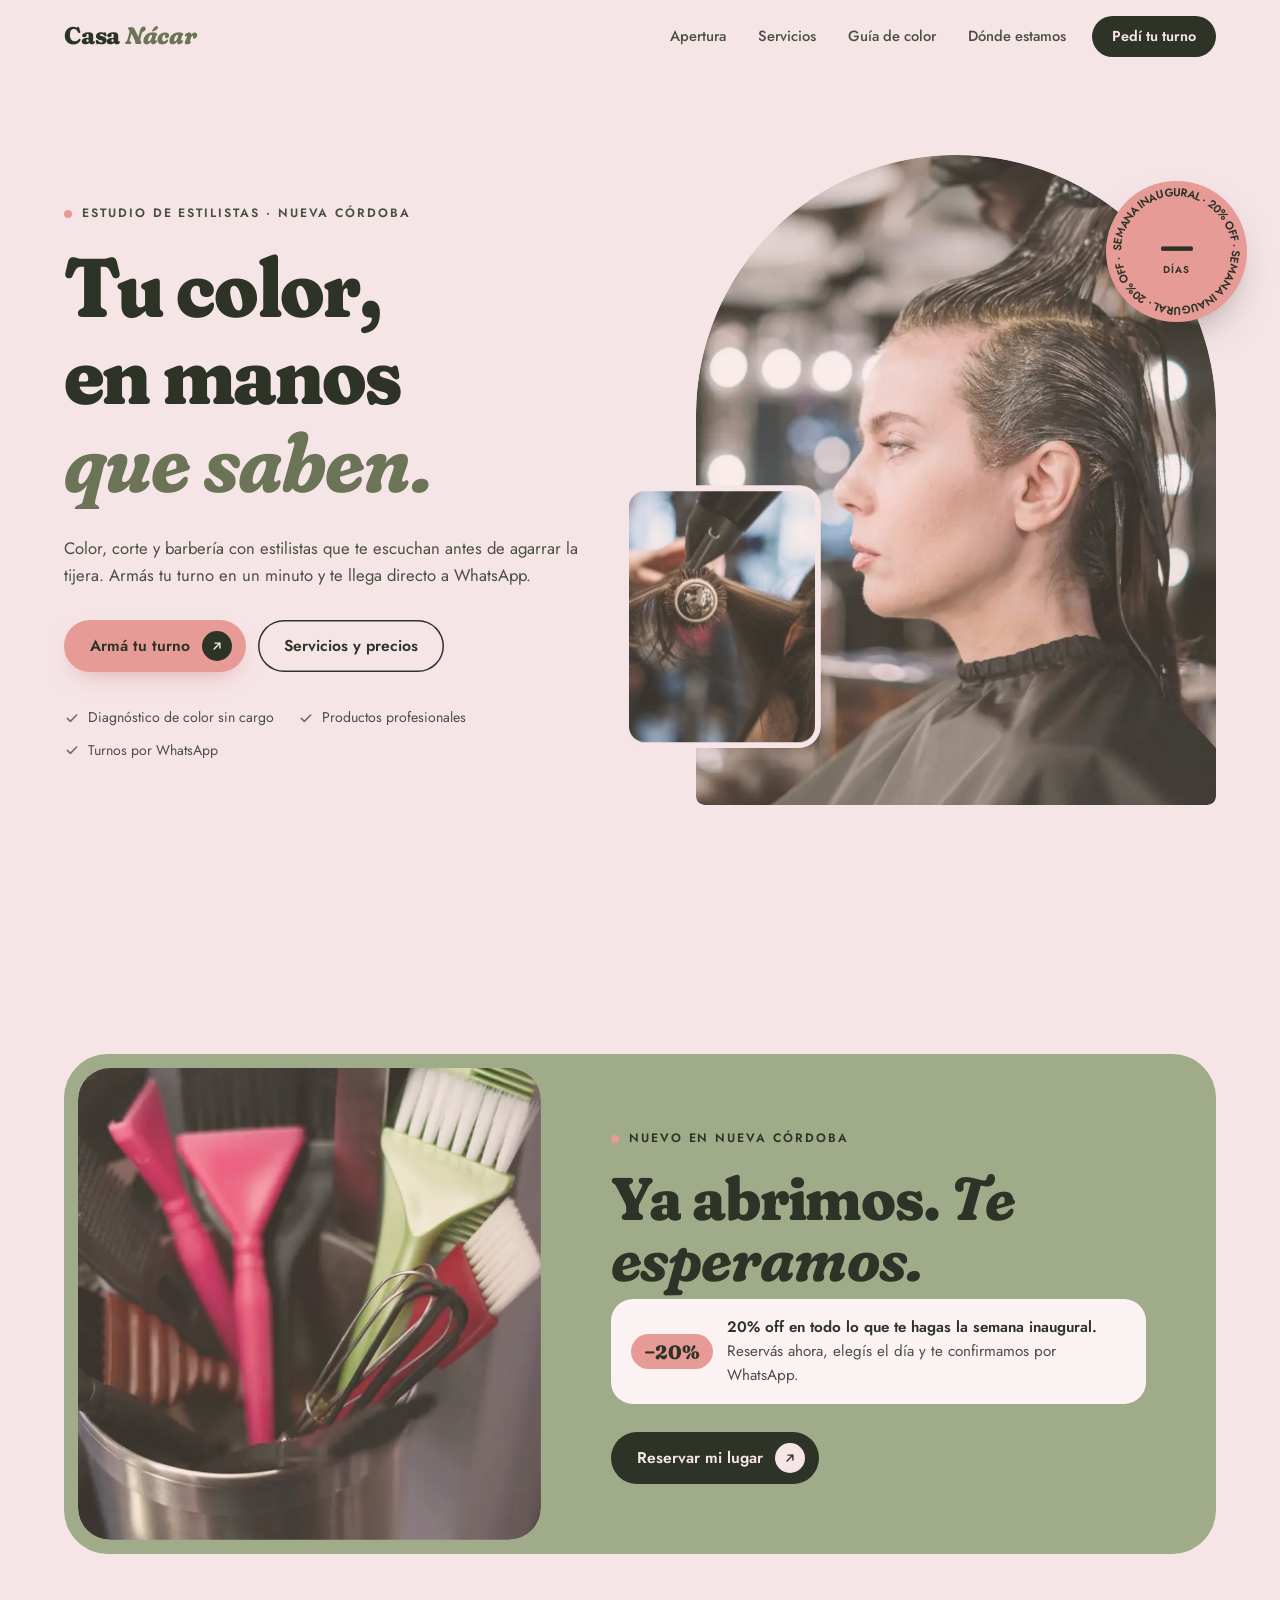
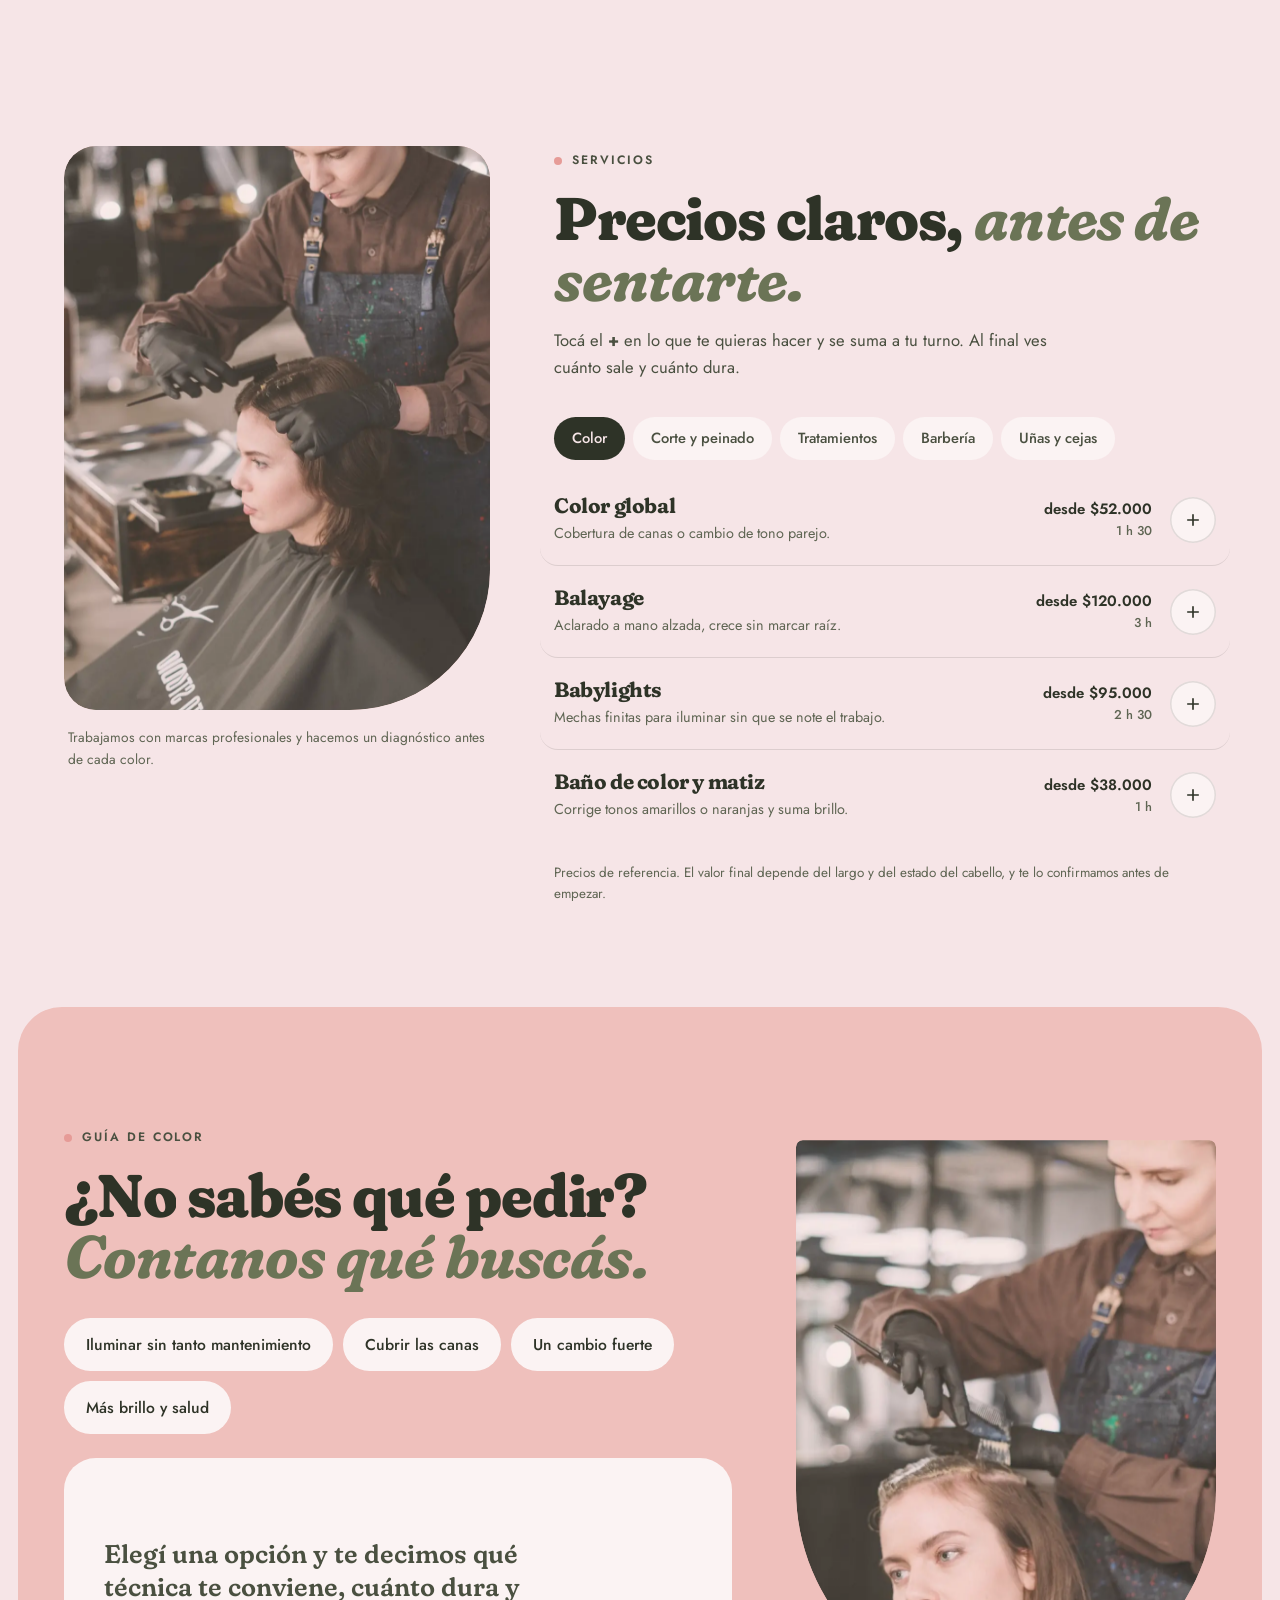
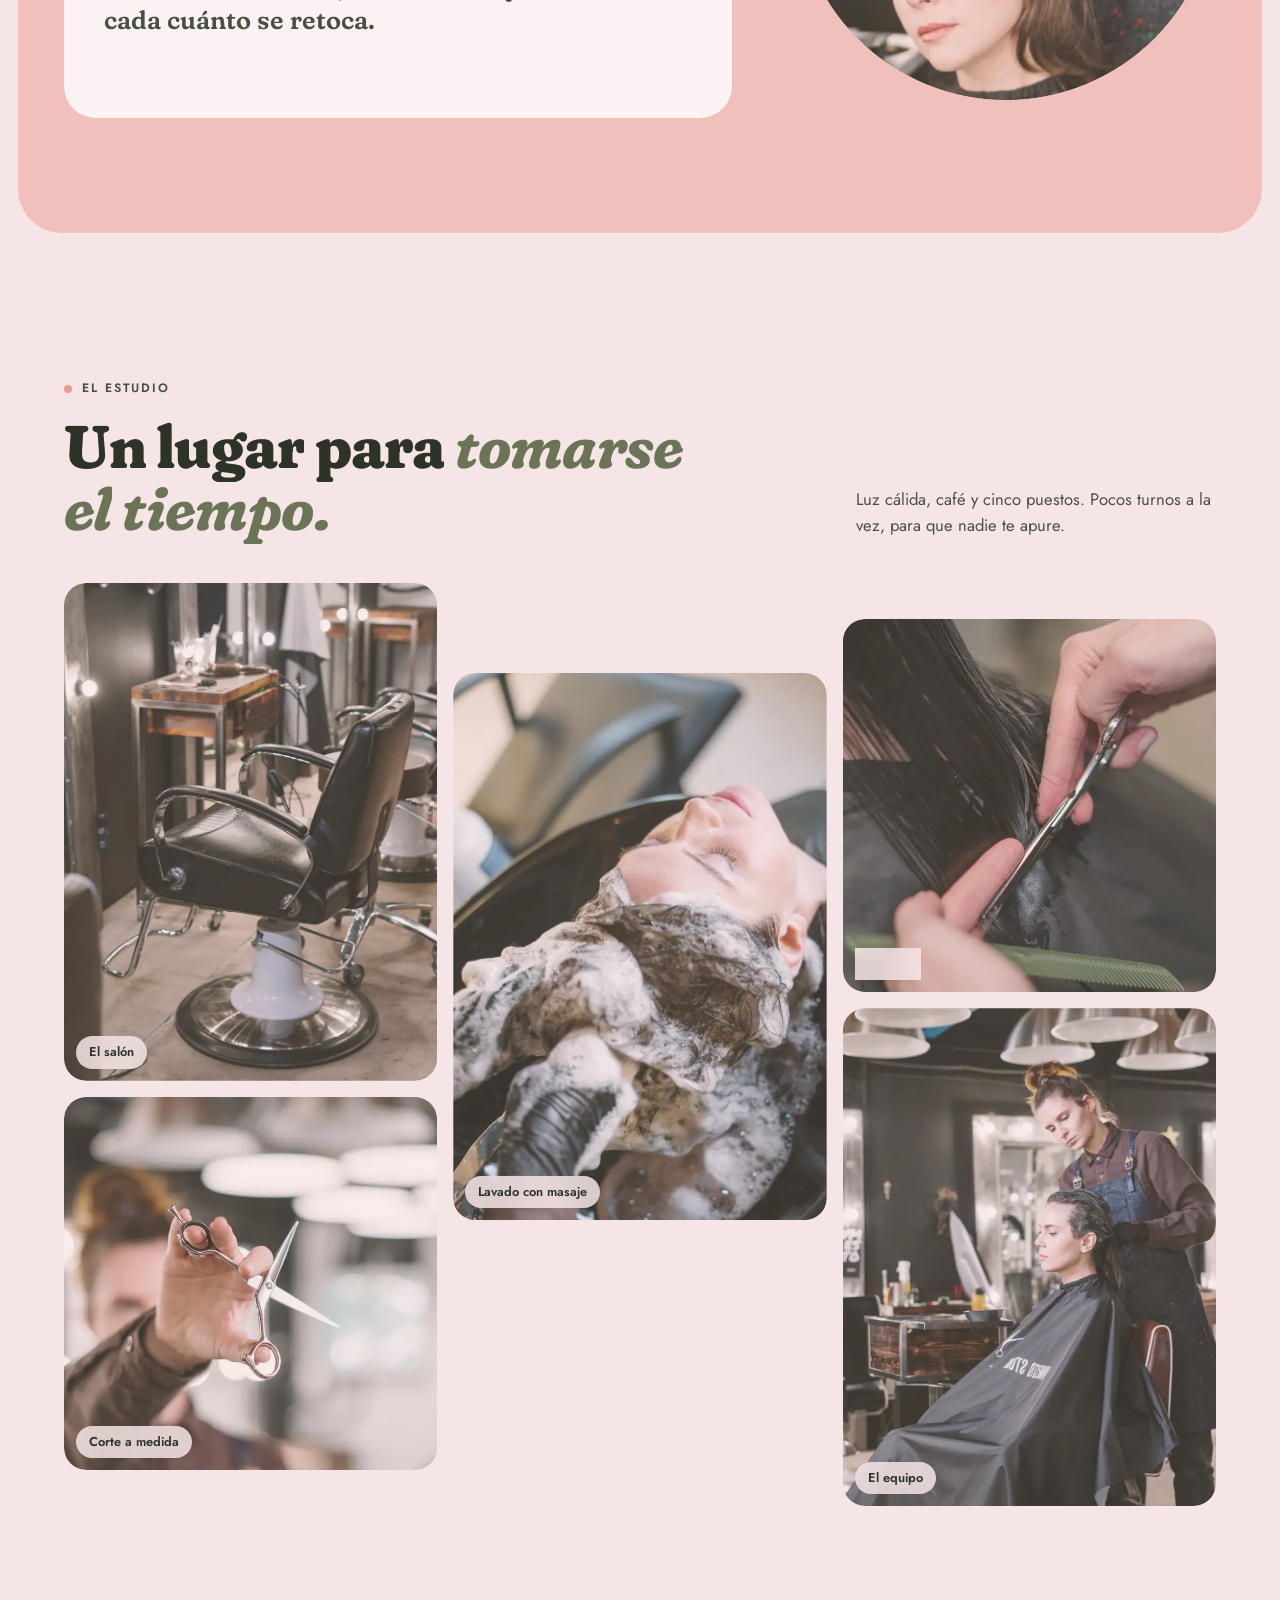
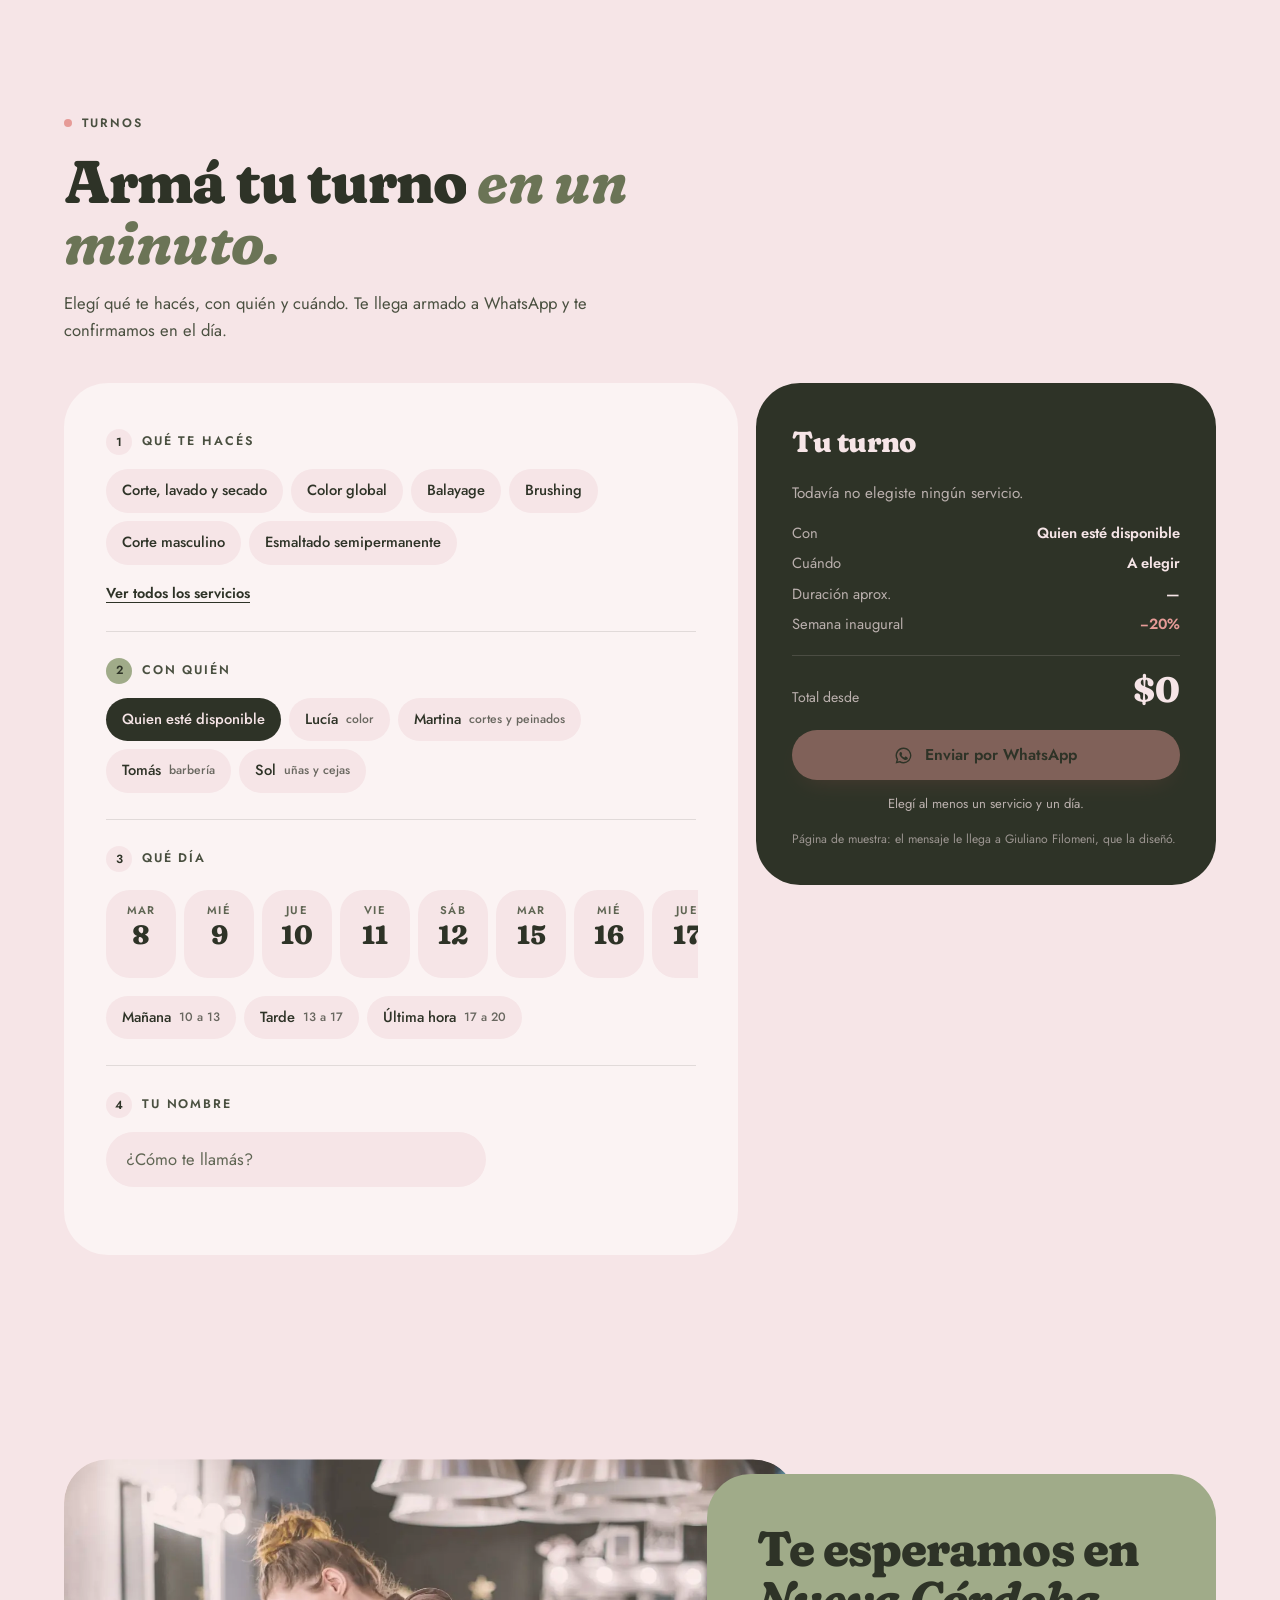
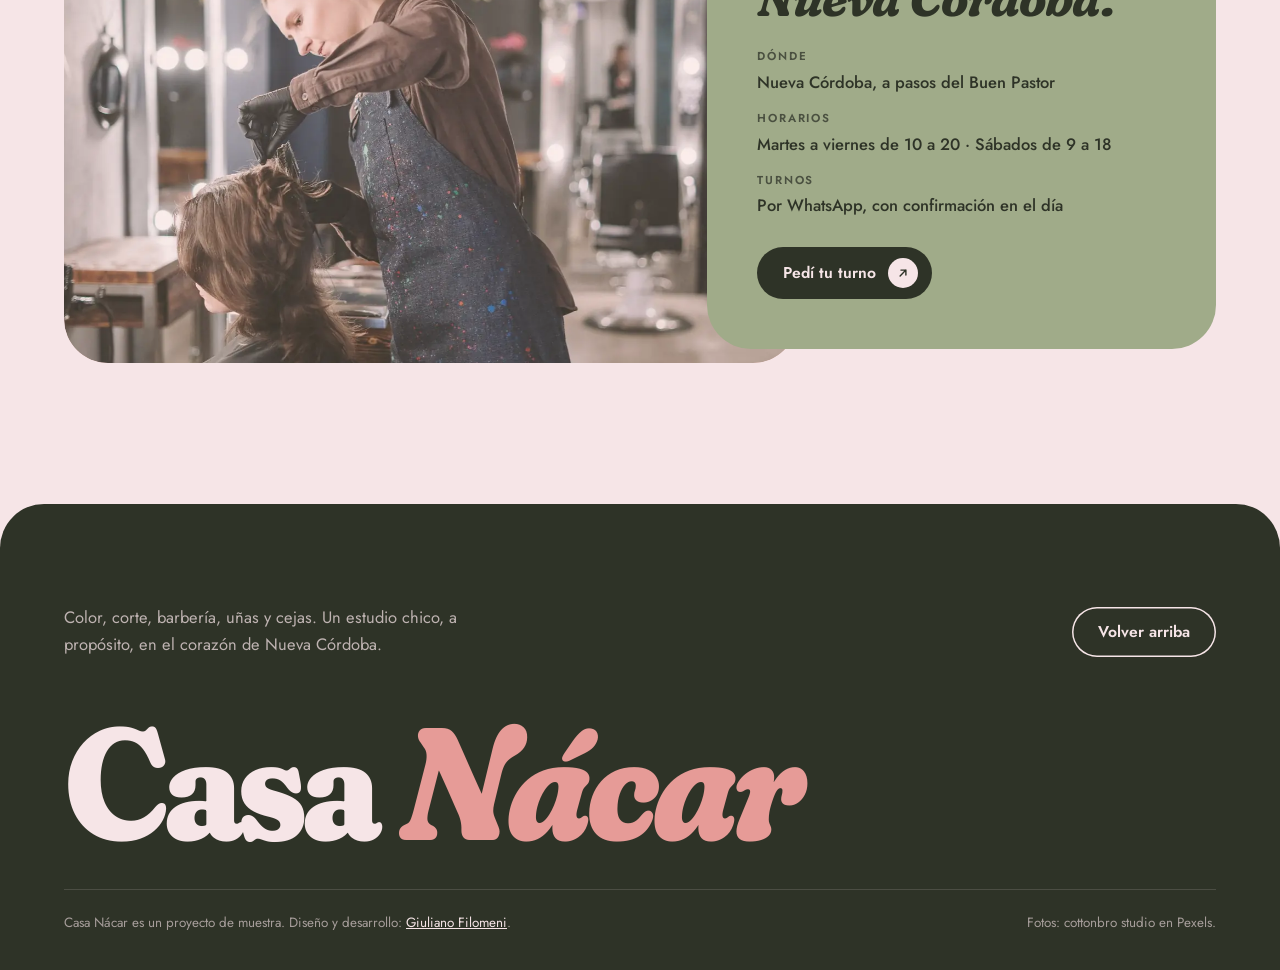
==== casa-nacar/index.html @ c08fb783 "Portafolio y seis demos para GitHub Pages" ====
<!doctype html>
<html lang="es-AR" class="no-js">
<head>
<meta charset="utf-8">
<meta name="viewport" content="width=device-width, initial-scale=1, viewport-fit=cover">
<title>Casa Nácar — Estudio de estilistas · Nueva Córdoba</title>
<meta name="description" content="Color, corte y barbería en Nueva Córdoba. Armá tu turno en un minuto y te llega por WhatsApp.">
<meta name="theme-color" content="#F6E5E7">
<link rel="preconnect" href="https://fonts.googleapis.com">
<link rel="preconnect" href="https://fonts.gstatic.com" crossorigin>
<link href="https://fonts.googleapis.com/css2?family=Fraunces:ital,opsz,wght,SOFT,WONK@0,9..144,500..900,0..100,0..1;1,9..144,500..900,0..100,0..1&family=Jost:wght@400;500;600&display=swap" rel="stylesheet">
<style>
:root{
  --blush:#F6E5E7; --rosa:#EFC0BC; --coral:#E69B97; --salvia:#A0AB89; --oliva:#818A6B;
  --oliva-d:#6B7456; --ink:#2E3327; --ink2:#4A5040; --mute:#5F6553; --surface:#FBF3F3;
  --line:rgba(46,51,39,.13);
  --r-xl:44px; --r-lg:32px; --r-md:22px;
  --serif:'Fraunces','Cooper Black','Recoleta',Georgia,serif;
  --sans:'Jost','Futura','Century Gothic',system-ui,sans-serif;
  --gut:clamp(16px,4vw,44px);
  --ease:cubic-bezier(.16,1,.3,1);
  --ease-io:cubic-bezier(.65,0,.35,1);
}
*{box-sizing:border-box}
html{-webkit-text-size-adjust:100%}
html.lenis,html.lenis body{height:auto}
.lenis.lenis-smooth{scroll-behavior:auto!important}
.lenis.lenis-stopped{overflow:hidden}
@supports (overflow:clip){body{overflow-x:clip!important}}
body{margin:0;background:var(--blush);color:var(--ink);font:400 16.5px/1.6 var(--sans);overflow-x:hidden;-webkit-font-smoothing:antialiased}
img{display:block;max-width:100%}
a{color:inherit}
button{font:inherit;color:inherit}
::selection{background:var(--coral);color:var(--ink)}
:focus-visible{outline:2px solid var(--ink);outline-offset:3px}
.wrap{max-width:1240px;margin:0 auto;padding:0 var(--gut)}
.eyebrow{display:inline-flex;align-items:center;gap:10px;font-size:.76rem;font-weight:600;letter-spacing:.16em;text-transform:uppercase;color:var(--ink2)}
.eyebrow::before{content:"";width:8px;height:8px;border-radius:50%;background:var(--coral)}
h1,h2,h3{font-family:var(--serif);font-weight:800;margin:0;letter-spacing:-.02em;font-optical-sizing:auto;font-variation-settings:'SOFT' 100,'WONK' 0}
h1 em,h2 em,h3 em{font-weight:700;letter-spacing:-.01em}
h2{font-size:clamp(2.1rem,4.7vw,3.8rem);line-height:1.02}
h1 em,h2 em,h3 em{color:var(--oliva-d)}
.lead{color:var(--ink2);font-size:clamp(1rem,1.3vw,1.14rem);max-width:540px}
section{position:relative}

/* ---------- botones ---------- */
.btn{--fill:var(--ink);--on:var(--blush);position:relative;isolation:isolate;overflow:hidden;display:inline-flex;align-items:center;justify-content:center;gap:12px;border:0;cursor:pointer;text-decoration:none;font-weight:600;font-size:.98rem;padding:15px 26px;border-radius:999px;transition:color .45s var(--ease),transform .5s var(--ease),box-shadow .45s var(--ease);will-change:transform}
.btn::before{content:"";position:absolute;z-index:-1;left:var(--x,50%);top:var(--y,50%);width:260%;aspect-ratio:1;border-radius:50%;background:var(--fill);transform:translate(-50%,-50%) scale(0);transition:transform .7s var(--ease)}
@media (hover:hover){.btn:hover::before{transform:translate(-50%,-50%) scale(1)}}
@media (hover:hover){.btn:hover{color:var(--on)}}
.btn:active{transform:scale(.96)!important}
.t{display:block;overflow:hidden;height:1.3em;line-height:1.3em;white-space:nowrap}
.t>span{display:block;text-shadow:0 1.3em 0 currentColor;transition:transform .6s var(--ease)}
@media (hover:hover){.btn:hover .t>span{transform:translateY(-1.3em)}}
.ar{display:grid;place-items:center;width:30px;height:30px;margin:-4px -12px -4px 0;border-radius:50%;background:var(--ink);color:var(--blush);transition:background .45s,color .45s}
.ar svg{width:14px;height:14px;transform:rotate(-45deg);transition:transform .6s var(--ease)}
@media (hover:hover){.btn:hover .ar{background:var(--coral);color:var(--ink)}}
@media (hover:hover){.btn:hover .ar svg{transform:rotate(0)}}
.btn-primary{background:var(--coral);color:var(--ink);box-shadow:0 10px 26px -12px rgba(186,95,90,.55)}
@media (hover:hover){.btn-primary:hover{box-shadow:0 16px 34px -14px rgba(46,51,39,.5)}}
.btn-line{background:transparent;color:var(--ink);box-shadow:inset 0 0 0 1.5px var(--ink)}
.btn-dark{background:var(--ink);color:var(--blush);--fill:var(--coral);--on:var(--ink)}
.btn-dark .ar{background:var(--blush);color:var(--ink)}
@media (hover:hover){.btn-dark:hover .ar{background:var(--ink);color:var(--blush)}}
.btn[aria-disabled=true]{opacity:.45}
@media (hover:none){.btn:active::before{transform:translate(-50%,-50%) scale(1);transition-duration:.35s}.btn:active{color:var(--on)}}
.btn.nudge{animation:nudge .5s var(--ease-io)}
@keyframes nudge{20%,60%{transform:translateX(-6px)}40%,80%{transform:translateX(6px)}}

/* ---------- barra de progreso ---------- */
.progress{position:fixed;top:0;left:0;right:0;height:3px;z-index:60;background:linear-gradient(90deg,var(--coral),var(--oliva));transform-origin:left;transform:scaleX(0)}

/* ---------- portada de apertura ---------- */
.intro{position:fixed;inset:0;z-index:100;background:var(--rosa);display:grid;place-items:center;cursor:pointer;transition:clip-path 1.1s var(--ease-io);clip-path:inset(0 0 0 0 round 0)}
.intro.out{clip-path:inset(0 0 100% 0 round 0 0 50% 50%)}
.intro-in{text-align:center;padding:0 24px}
.intro-word{display:block;font-family:var(--serif);font-size:clamp(3rem,12vw,8.4rem);line-height:1;overflow:hidden;padding-bottom:.1em}
.intro-word span{display:inline-block;transform:translateY(110%);animation:rise 1.1s var(--ease) forwards}
.intro-word span+span{animation-delay:.12s;font-style:italic;color:var(--oliva-d)}
.intro-sub{display:block;margin-top:14px;font-size:.78rem;font-weight:600;letter-spacing:.22em;text-transform:uppercase;color:var(--ink2);opacity:0;animation:fade .9s .5s forwards}
.intro-bar{width:min(220px,50vw);height:2px;margin:26px auto 0;border-radius:2px;background:rgba(46,51,39,.12);overflow:hidden}
.intro-bar i{display:block;height:100%;background:var(--ink);transform:scaleX(0);transform-origin:left;animation:bar 1.5s .15s var(--ease-io) forwards}
@keyframes rise{to{transform:none}}
@keyframes fade{to{opacity:1}}
@keyframes bar{to{transform:scaleX(1)}}

/* ---------- navegación ---------- */
.nav{position:fixed;top:0;left:0;right:0;z-index:50;padding:16px 0;transition:transform .6s var(--ease),background .4s,padding .4s}
.nav.solid{background:rgba(246,229,231,.8);backdrop-filter:blur(16px) saturate(1.2);-webkit-backdrop-filter:blur(16px) saturate(1.2);padding:10px 0;box-shadow:0 1px 0 var(--line)}
.nav.hide{transform:translateY(-110%)}
.nav .wrap{display:flex;align-items:center;justify-content:space-between;gap:20px}
.logo{font-family:var(--serif);font-size:1.5rem;letter-spacing:-.01em;text-decoration:none;line-height:1;white-space:nowrap}
.logo em{color:var(--oliva-d)}
.nav-links{display:flex;gap:4px;align-items:center}
.nav-links a:not(.btn){position:relative;text-decoration:none;font-size:.92rem;font-weight:500;color:var(--ink2);padding:8px 14px}
.nav-links a:not(.btn)::after{content:"";position:absolute;left:14px;right:14px;bottom:4px;height:1.5px;background:var(--ink);transform:scaleX(0);transform-origin:right;transition:transform .5s var(--ease)}
@media (hover:hover){.nav-links a:not(.btn):hover::after{transform:scaleX(1);transform-origin:left}}
.nav .btn{padding:11px 20px;font-size:.9rem;margin-left:8px}
@media (max-width:880px){.nav-links a:not(.btn){display:none}}
@media (max-width:420px){.logo{font-size:1.22rem}}

/* ---------- marcos de foto (aparición y parallax) ---------- */
.frame{position:relative;overflow:hidden;border-radius:var(--r-lg);background:var(--rosa);transform:translateZ(0)}
.frame img{width:100%;height:100%;object-fit:cover;transform:scale(1.16)}
.js .frame{clip-path:inset(100% 0 0 0 round var(--r-lg));transition:clip-path 1.4s var(--ease)}
.js .frame.in{clip-path:inset(0 0 0 0 round var(--r-lg))}
.js .frame.arch{clip-path:inset(100% 0 0 0 round 999px 999px var(--r-lg) var(--r-lg))}
.js .frame.arch.in{clip-path:inset(0 0 0 0 round 999px 999px var(--r-lg) var(--r-lg))}

/* ---------- hero ---------- */
.hero{min-height:100svh;display:flex;align-items:center;padding:130px 0 70px}
.hero-grid{display:flex;align-items:center;justify-content:space-between;gap:clamp(30px,5vw,80px);width:100%}
.hero-txt{flex:1 1 auto;min-width:0}
.hero h1{font-size:clamp(2.7rem,6.5vw,5.8rem);line-height:.98;margin:22px 0 26px}
.hero h1 .l{display:block;overflow:hidden;padding-bottom:.07em}
.hero h1 .l>span{display:inline-block;transform:translateY(110%);transition:transform 1.3s var(--ease)}
.hero h1 .l:nth-child(2)>span{transition-delay:.08s}
.hero h1 .l:nth-child(3)>span{transition-delay:.16s}
.ready .hero h1 .l>span{transform:none}
.hero .fade{opacity:0;transform:translateY(18px);transition:opacity 1s .4s,transform 1s .4s var(--ease)}
.hero .fade+.fade{transition-delay:.5s}
.ready .hero .fade{opacity:1;transform:none}
.ctas{display:flex;flex-wrap:wrap;gap:12px;margin-top:32px}
.trust{list-style:none;margin:34px 0 0;padding:0;display:flex;flex-wrap:wrap;gap:10px 24px;font-size:.88rem;color:var(--ink2)}
.trust li{display:flex;align-items:center;gap:8px}
.trust svg{width:16px;height:16px;color:var(--oliva-d);flex:none}
.hero-media{position:relative;flex:0 0 auto;width:min(520px,42vw);width:min(520px,42vw,calc((100svh - 190px) * .8))}
.hero-media .arch{aspect-ratio:4/5;border-radius:999px 999px var(--r-lg) var(--r-lg)}
.hero-media .mini{position:absolute;left:-14%;bottom:8%;width:38%;aspect-ratio:3/4;border-radius:var(--r-md);box-shadow:0 30px 50px -24px rgba(46,51,39,.45);border:6px solid var(--blush)}
.js .hero-media .mini{clip-path:inset(100% 0 0 0 round var(--r-md))}
.ready .hero-media .frame.arch{clip-path:inset(0 0 0 0 round 999px 999px var(--r-lg) var(--r-lg))}
.js .hero-media .frame.arch{transition-delay:.1s}
.ready .hero-media .frame.mini{clip-path:inset(0 0 0 0 round var(--r-md));transition-delay:.45s}
.js .sticker{opacity:0;transform:scale(.4) rotate(-30deg)}
.ready .sticker{opacity:1;transform:none;transition:opacity .6s .8s,transform 1s .8s var(--ease)}
@media (hover:hover){.ready .sticker:hover{transform:scale(1.06) rotate(-4deg);transition-delay:0s}}
.sticker{position:absolute;top:4%;right:-6%;width:clamp(112px,11vw,146px);aspect-ratio:1;border-radius:50%;background:var(--coral);color:var(--ink);display:grid;place-items:center;text-decoration:none;box-shadow:0 18px 40px -18px rgba(46,51,39,.5);transition:transform .6s var(--ease)}
@media (hover:hover){.sticker:hover{transform:scale(1.06) rotate(-4deg)}}
.sticker svg{position:absolute;inset:0;width:100%;height:100%;animation:spin 22s linear infinite}
.sticker text{font:600 9.6px var(--sans);letter-spacing:.14em;fill:var(--ink)}
.sticker b{position:relative;display:block;text-align:center;font-family:var(--serif);font-weight:400;font-size:clamp(1.9rem,3vw,2.5rem);line-height:.9}
.sticker b small{display:block;font-family:var(--sans);font-size:.62rem;font-weight:600;letter-spacing:.12em;text-transform:uppercase;margin-top:4px}
@keyframes spin{to{transform:rotate(360deg)}}
@media (max-width:880px){
  .hero{padding:110px 0 40px;min-height:0}
  .hero-grid{flex-direction:column;align-items:stretch}
  .hero-media{width:auto;margin:10px 8% 0 12%}
  .hero-media .mini{left:-16%;width:40%}
  .sticker{right:-8%;width:112px}
}


/* ---------- apertura ---------- */
.apertura{padding:clamp(90px,12vw,160px) 0 clamp(50px,7vw,90px)}
.ap{display:flex;flex-wrap:wrap;gap:14px;background:var(--salvia);border-radius:var(--r-xl);padding:14px}
.ap-media{flex:1 1 320px;min-height:380px}
.ap-media img{position:absolute;inset:0}
.ap-body{flex:1.45 1 440px;padding:clamp(22px,4.4vw,56px)}
.ap h2{margin:18px 0 8px}
.ap h2 em{color:var(--ink)}
.ap .eyebrow{color:var(--ink)}
.count{display:flex;flex-wrap:wrap;gap:6px clamp(20px,3.4vw,46px);margin:30px 0}
.count div{min-width:62px}
.count b{display:block;font-family:var(--serif);font-weight:400;font-size:clamp(2.4rem,5vw,4rem);line-height:.95;font-variant-numeric:tabular-nums;overflow:hidden}
.count b span{display:inline-block}
.count b span.tick{animation:tick .6s var(--ease)}
@keyframes tick{from{transform:translateY(-35%);opacity:.35}}
.count small{font-size:.72rem;font-weight:600;letter-spacing:.16em;text-transform:uppercase;color:var(--ink2)}
.perk{display:flex;gap:14px;align-items:center;background:var(--surface);border-radius:var(--r-md);padding:16px 20px;margin:0 0 28px;max-width:560px}
.perk i{flex:none;font-style:normal;font-family:var(--serif);font-size:1.2rem;line-height:1;background:var(--coral);border-radius:999px;padding:9px 13px 7px}
.perk p{margin:0;font-size:.95rem;color:var(--ink2)}
.perk p b{color:var(--ink);font-weight:600}
@media (max-width:560px){
  .ap-body{padding:26px 16px 20px}
  .count{gap:6px 18px}
  .count div{min-width:0}
  .count b{font-size:clamp(1.8rem,9vw,2.3rem)}
  .count{gap:6px 14px}
  .eyebrow{letter-spacing:.1em}
  .btn{padding:14px 22px;font-size:.94rem}
}
.when-open{display:none}
.is-open .when-open{display:block}
.is-open .count,.is-open .when-soon{display:none}

/* ---------- servicios ---------- */
.servicios{padding:clamp(60px,8vw,110px) 0}
.sv{display:flex;flex-wrap:wrap;gap:clamp(28px,5vw,80px);align-items:flex-start}
.sv-side{flex:1 1 300px;max-width:440px;position:sticky;top:100px}
.sv-side .frame{aspect-ratio:4/5.3;border-radius:var(--r-lg) var(--r-lg) 140px var(--r-lg)}
.js .sv-side .frame{clip-path:inset(100% 0 0 0 round var(--r-lg) var(--r-lg) 140px var(--r-lg))}
.js .sv-side .frame.in{clip-path:inset(0 0 0 0 round var(--r-lg) var(--r-lg) 140px var(--r-lg))}
.sv-side p{margin:16px 4px 0;font-size:.86rem;color:var(--mute)}
.sv-main{flex:1.6 1 460px;min-width:0}
.sv-main h2{margin:16px 0 16px}
.tabs{display:flex;gap:8px;overflow-x:auto;scrollbar-width:none;margin:32px calc(var(--gut) * -1) 10px;padding:4px var(--gut)}
.tabs::-webkit-scrollbar{display:none}
.tab{flex:none;border:0;cursor:pointer;background:var(--surface);color:var(--ink2);padding:10px 18px;border-radius:999px;font-size:.92rem;font-weight:500;transition:background .35s var(--ease),color .35s,transform .35s var(--ease)}
@media (hover:hover){.tab:hover{color:var(--ink);transform:translateY(-2px)}}
.tab[aria-selected=true]{background:var(--ink);color:var(--blush)}
.list{list-style:none;margin:0;padding:0}
.item{display:flex;align-items:center;gap:18px;padding:20px 14px;margin:0 -14px;border-bottom:1px solid var(--line);border-radius:18px;transition:background .4s var(--ease)}
@media (hover:hover){.item:hover{background:var(--surface)}}
.item:last-child{border-bottom-color:transparent}
.item-txt{flex:1;min-width:0}
.item-txt h3{font-size:1.3rem;line-height:1.15;font-weight:700}
.item-txt p{margin:4px 0 0;color:var(--mute);font-size:.9rem}
.item-meta{text-align:right;white-space:nowrap;font-size:.94rem;font-weight:600}
.item-meta small{display:block;color:var(--mute);font-size:.8rem;font-weight:500}
.add{flex:none;width:46px;height:46px;border-radius:999px;border:0;cursor:pointer;background:var(--surface);box-shadow:inset 0 0 0 1.5px var(--line);display:grid;place-items:center;transition:background .4s var(--ease),transform .4s var(--ease),box-shadow .4s}
@media (hover:hover){.item:hover .add{background:var(--blush)}}
@media (hover:hover){.add:hover{transform:scale(1.08)}}
.add svg{width:18px;height:18px;transition:transform .5s var(--ease)}
.add[aria-pressed=true]{background:var(--coral)!important;box-shadow:none}
.add[aria-pressed=true] svg{transform:rotate(135deg)}
.pop{animation:pop .5s var(--ease)}
@keyframes pop{40%{transform:scale(1.14)}}
.note{font-size:.84rem;color:var(--mute);margin:20px 0 0}
.list.swap .item{animation:swap .6s var(--ease) both}
.list.swap .item:nth-child(2){animation-delay:.05s}
.list.swap .item:nth-child(3){animation-delay:.1s}
.list.swap .item:nth-child(4){animation-delay:.15s}
@keyframes swap{from{opacity:0;transform:translateY(14px)}}
@media (max-width:560px){
  .item{flex-wrap:wrap;gap:6px 14px}
  .item-txt{flex-basis:calc(100% - 64px)}
  .item-meta{order:3;text-align:left;flex:1}
  .item-meta small{display:inline;margin-left:8px}
  .add{order:2}
  .sv-side{position:relative;top:0;max-width:none}
  .sv-side .frame{aspect-ratio:4/3.6}
}

/* ---------- guía de color ---------- */
.band{margin:0 clamp(8px,1.4vw,18px);border-radius:var(--r-xl);background:var(--rosa)}
.guia{padding:clamp(70px,9vw,120px) 0}
.g-wrap{display:flex;flex-wrap:wrap;gap:clamp(28px,5vw,70px);align-items:center}
.g-main{flex:1.4 1 460px;min-width:0}
.g-main h2{margin:16px 0 14px}
.opts{display:flex;flex-wrap:wrap;gap:10px;margin:30px 0 24px}
.opt{border:0;cursor:pointer;background:var(--surface);color:var(--ink);padding:14px 22px;border-radius:999px;font-size:.98rem;font-weight:500;transition:background .4s var(--ease),color .4s,transform .4s var(--ease)}
@media (hover:hover){.opt:hover{transform:translateY(-2px)}}
.opt[aria-pressed=true]{background:var(--ink);color:var(--blush)}
.res{background:var(--surface);border-radius:var(--r-lg);padding:clamp(24px,3.4vw,40px);min-height:250px}
.res-in{animation:swap .7s var(--ease) both}
.res h3{font-size:clamp(1.9rem,3.4vw,2.6rem);line-height:1;margin-top:12px}
.res p{color:var(--ink2);margin:12px 0 18px;max-width:520px}
.facts{display:flex;flex-wrap:wrap;gap:10px 30px;margin-bottom:24px;font-weight:600}
.facts span{display:block;color:var(--mute);font-weight:600;font-size:.72rem;letter-spacing:.14em;text-transform:uppercase}
.res-empty{color:var(--ink2);display:flex;align-items:center;min-height:180px;font-family:var(--serif);font-size:clamp(1.3rem,2vw,1.6rem);line-height:1.3;max-width:460px}
.g-side{flex:1 1 280px;max-width:420px}
.g-side .frame{aspect-ratio:3/4;border-radius:var(--r-lg) var(--r-lg) 999px 999px}
.js .g-side .frame{clip-path:inset(100% 0 0 0 round var(--r-lg) var(--r-lg) 999px 999px)}
.js .g-side .frame.in{clip-path:inset(0 0 0 0 round var(--r-lg) var(--r-lg) 999px 999px)}

/* ---------- galería ---------- */
.galeria{padding:clamp(90px,11vw,150px) 0 clamp(60px,8vw,100px)}
.gal-head{display:flex;flex-wrap:wrap;justify-content:space-between;align-items:flex-end;gap:18px 40px;margin-bottom:44px}
.gal-head h2{max-width:640px;margin-top:16px}
.gal{display:flex;gap:16px;align-items:flex-start}
.gal-col{flex:1;display:flex;flex-direction:column;gap:16px;min-width:0}
.gal-col:nth-child(2){margin-top:90px}
.gal-col:nth-child(3){margin-top:36px}
.gal figure{margin:0;position:relative}
.gal .frame{border-radius:var(--r-md)}
.js .gal .frame{clip-path:inset(100% 0 0 0 round var(--r-md))}
.js .gal .frame.in{clip-path:inset(0 0 0 0 round var(--r-md))}
.gal figcaption{position:absolute;left:12px;bottom:12px;z-index:2;font-size:.8rem;font-weight:600;background:rgba(246,229,231,.85);backdrop-filter:blur(8px);-webkit-backdrop-filter:blur(8px);padding:6px 13px;border-radius:999px}
.gal .t1{aspect-ratio:3/4}.gal .t2{aspect-ratio:1/1}.gal .t3{aspect-ratio:3/4.4}
@media (max-width:700px){
  .gal{flex-wrap:wrap}
  .gal-col{flex:1 1 calc(50% - 8px)}
  .gal-col:nth-child(2){margin-top:50px}
  .gal-col:nth-child(3){flex-basis:100%;flex-direction:row;margin-top:0}
  .gal-col:nth-child(3) figure{flex:1}
  .gal-col:nth-child(3) .frame{aspect-ratio:1/1}
}

/* ---------- turnero ---------- */
.turno{padding:clamp(60px,8vw,110px) 0}
.t-head{max-width:720px;margin-bottom:40px}
.t-head h2{margin:16px 0 14px}
.t-grid{display:flex;flex-wrap:wrap;gap:18px;align-items:flex-start}
.t-steps{flex:1.5 1 480px;min-width:0;background:var(--surface);border-radius:var(--r-xl);padding:clamp(22px,3.4vw,42px)}
.step{padding:4px 0 26px}
.step+.step{border-top:1px solid var(--line);padding-top:26px}
.step h3{font-family:var(--sans);font-size:.78rem;font-weight:600;letter-spacing:.15em;text-transform:uppercase;color:var(--ink2);margin:0 0 14px;display:flex;gap:10px;align-items:center}
.step h3 i{font-style:normal;display:grid;place-items:center;width:26px;height:26px;border-radius:999px;background:var(--blush);color:var(--ink);font-size:.74rem;letter-spacing:0;transition:background .4s,transform .5s var(--ease)}
.step h3 i.ok{background:var(--salvia);transform:rotate(360deg)}
.step.nudge{animation:nudge .5s var(--ease-io)}
.chips{display:flex;flex-wrap:wrap;gap:8px}
.chip{border:0;cursor:pointer;background:var(--blush);color:var(--ink);padding:10px 16px;border-radius:999px;font-size:.92rem;font-weight:500;transition:background .35s var(--ease),color .35s,transform .35s var(--ease);display:inline-flex;align-items:center;gap:8px}
@media (hover:hover){.chip:hover{transform:translateY(-2px)}}
.chip[aria-pressed=true]{background:var(--ink);color:var(--blush)}
.chip small{font-size:.76rem;opacity:.7}
.days{display:flex;gap:8px;overflow-x:auto;scrollbar-width:none;padding:4px 2px 6px;margin:0 -2px}
.days::-webkit-scrollbar{display:none}
.day{flex:none;border:0;cursor:pointer;background:var(--blush);color:var(--ink);border-radius:24px;padding:12px 0 10px;width:70px;text-align:center;transition:background .35s var(--ease),color .35s,transform .35s var(--ease)}
@media (hover:hover){.day:hover{transform:translateY(-3px)}}
.day span{display:block;font-size:.7rem;font-weight:600;letter-spacing:.1em;text-transform:uppercase;color:var(--mute)}
.day b{display:block;font-family:var(--serif);font-weight:400;font-size:1.65rem;line-height:1.15}
.day em{display:block;font-style:normal;font-size:.68rem;font-weight:700;color:var(--oliva-d)}
.day[aria-pressed=true]{background:var(--ink);color:var(--blush)}
.day[aria-pressed=true] span{color:rgba(246,229,231,.7)}
.day[aria-pressed=true] em{color:var(--coral)}
.franjas{margin-top:12px}
.field{width:100%;max-width:380px;background:var(--blush);border:0;border-radius:999px;padding:14px 20px;color:var(--ink);font:inherit;outline:1.5px solid transparent;transition:outline-color .3s}
.field:focus{outline-color:var(--ink)}
.field::placeholder{color:var(--mute)}
.linkish{color:var(--ink);font-weight:600;font-size:.9rem;text-underline-offset:4px}
.t-sum{flex:1 1 330px;position:sticky;top:100px;background:var(--ink);color:var(--blush);border-radius:var(--r-xl);padding:clamp(24px,3vw,36px)}
.t-sum h3{font-size:1.8rem;margin-bottom:16px}
.sum-list{list-style:none;margin:0 0 14px;padding:0;font-size:.95rem}
.sum-list li{display:flex;justify-content:space-between;gap:12px;padding:9px 0;border-bottom:1px solid rgba(246,229,231,.14);animation:swap .5s var(--ease) both}
.sum-list li span:last-child{color:rgba(246,229,231,.7);white-space:nowrap}
.sum-empty{color:rgba(246,229,231,.7);font-size:.95rem;margin:0 0 16px}
.sum-row{display:flex;justify-content:space-between;gap:12px;font-size:.92rem;color:rgba(246,229,231,.7);margin:7px 0}
.sum-row b{color:var(--blush);font-weight:600;text-align:right}
.sum-row.disc b{color:var(--coral)}
.sum-total{display:flex;justify-content:space-between;align-items:baseline;margin:18px 0 22px;padding-top:16px;border-top:1px solid rgba(246,229,231,.14)}
.sum-total span{color:rgba(246,229,231,.7);font-size:.88rem}
.sum-total b{font-family:var(--serif);font-weight:400;font-size:2.2rem;line-height:1}
.t-sum .btn{width:100%;--fill:var(--blush);--on:var(--ink)}
.t-sum .btn svg.wa{width:19px;height:19px;flex:none}
.hint{font-size:.82rem;color:rgba(246,229,231,.7);margin:12px 0 0;text-align:center}
.demo-note{font-size:.76rem;color:rgba(246,229,231,.55);margin:16px 0 0}
@media (max-width:880px){.t-sum{position:relative;top:0}}

/* ---------- visita ---------- */
.visita{padding:clamp(60px,8vw,110px) 0 clamp(90px,11vw,150px)}
.v-grid{display:flex;flex-wrap:wrap;align-items:center}
.v-grid .frame{flex:1.5 1 480px;aspect-ratio:16/11;border-radius:var(--r-xl)}
.js .v-grid .frame{clip-path:inset(100% 0 0 0 round var(--r-xl))}
.js .v-grid .frame.in{clip-path:inset(0 0 0 0 round var(--r-xl))}
.v-card{flex:1 1 340px;position:relative;z-index:2;margin-left:-90px;background:var(--salvia);border-radius:var(--r-xl);padding:clamp(26px,4vw,50px)}
.v-card h2{font-size:clamp(2.1rem,3.8vw,3.1rem);margin-bottom:24px}
.v-card h2 em{color:var(--ink)}
.v-card dl{margin:0 0 28px;display:flex;flex-direction:column;gap:14px}
.v-card dt{font-size:.72rem;font-weight:600;letter-spacing:.16em;text-transform:uppercase;color:var(--ink2)}
.v-card dd{margin:3px 0 0;font-weight:500}
@media (max-width:880px){.v-card{margin:-60px 12px 0}}

/* ---------- pie ---------- */
footer{background:var(--ink);color:var(--blush);border-radius:var(--r-xl) var(--r-xl) 0 0;padding:clamp(60px,8vw,100px) 0 36px;overflow:hidden}
.f-top{display:flex;flex-wrap:wrap;justify-content:space-between;gap:30px;align-items:flex-end}
.f-top p{margin:0;max-width:420px;color:rgba(246,229,231,.72)}
.f-top .btn-line{color:var(--blush);box-shadow:inset 0 0 0 1.5px var(--blush);--fill:var(--blush);--on:var(--ink)}
.f-word{font-family:var(--serif);font-size:clamp(3rem,12.5vw,10.5rem);line-height:.95;letter-spacing:-.03em;margin:50px 0 30px}
.f-word em{color:var(--coral)}
.f-meta{display:flex;flex-wrap:wrap;justify-content:space-between;gap:10px 30px;font-size:.84rem;color:rgba(246,229,231,.6);padding-top:22px;border-top:1px solid rgba(246,229,231,.14)}
.f-meta a{color:var(--blush)}

/* ---------- botón flotante ---------- */
.float{position:fixed;right:16px;bottom:calc(16px + env(safe-area-inset-bottom));z-index:40;opacity:0;transform:translateY(24px) scale(.9);pointer-events:none;transition:opacity .5s var(--ease),transform .6s var(--ease),color .45s}
.float.show{opacity:1;transform:none;pointer-events:auto}
@media (max-width:880px){
  .float{right:auto;left:50%;transform:translate(-50%,24px) scale(.9)}
  .float.show{transform:translate(-50%,0)}
  .float.show:active{transform:translate(-50%,0) scale(.96)!important}
}
.badge{display:grid;place-items:center;min-width:22px;height:22px;border-radius:999px;background:var(--ink);color:var(--blush);font-size:.74rem;padding:0 6px;margin-right:-8px}
.badge:empty{display:none}

.logo,.intro-word,.sticker b,.count b,.perk i,.day b,.sum-total b,.f-word{font-weight:800;font-variation-settings:'SOFT' 100,'WONK' 0}
.res-empty{font-weight:600;font-variation-settings:'SOFT' 100}

/* ---------- aparición al hacer scroll ---------- */
.js [data-reveal]{opacity:0;transform:translateY(34px);transition:opacity 1.1s var(--ease),transform 1.1s var(--ease);transition-delay:var(--d,0s)}
.js [data-reveal].in{opacity:1;transform:none}
.w{display:inline-block;overflow:hidden;vertical-align:top;padding-bottom:.08em;margin-bottom:-.08em}
.w>span{display:inline-block;transform:translateY(110%);transition:transform 1.1s var(--ease);transition-delay:calc(var(--i) * 45ms)}
.in .w>span,[data-split].in .w>span{transform:none}
.no-js .w>span{transform:none}

@media (prefers-reduced-motion:reduce){
  *,*::before,*::after{animation-duration:.01ms!important;animation-iteration-count:1!important;animation-delay:0s!important;transition-duration:.01ms!important;transition-delay:0s!important}
  .frame img{transform:none}
}
</style>
</head>
<body>

<div class="progress" id="progress" aria-hidden="true"></div>

<div class="intro" id="intro" aria-hidden="true">
  <div class="intro-in">
    <span class="intro-word"><span>Casa</span> <span>Nácar</span></span>
    <span class="intro-sub">Estudio de estilistas · Nueva Córdoba</span>
    <div class="intro-bar"><i></i></div>
  </div>
</div>

<header class="nav" id="nav">
  <div class="wrap">
    <a class="logo" href="#top" aria-label="Casa Nácar, inicio">Casa <em>Nácar</em></a>
    <nav class="nav-links" aria-label="Secciones">
      <a href="#apertura">Apertura</a>
      <a href="#servicios">Servicios</a>
      <a href="#guia">Guía de color</a>
      <a href="#visita">Dónde estamos</a>
      <a class="btn btn-dark mag" href="#turno"><span class="t"><span>Pedí tu turno</span></span></a>
    </nav>
  </div>
</header>

<main id="top">

<section class="hero">
  <div class="wrap hero-grid">
    <div class="hero-txt">
      <span class="eyebrow fade">Estudio de estilistas · Nueva Córdoba</span>
      <h1><span class="l"><span>Tu color,</span></span><span class="l"><span>en manos</span></span><span class="l"><span><em>que saben.</em></span></span></h1>
      <p class="lead fade">Color, corte y barbería con estilistas que te escuchan antes de agarrar la tijera. Armás tu turno en un minuto y te llega directo a WhatsApp.</p>
      <div class="ctas fade">
        <a class="btn btn-primary mag" href="#turno"><span class="t"><span>Armá tu turno</span></span><span class="ar"><svg viewBox="0 0 24 24" fill="none" stroke="currentColor" stroke-width="2.4" stroke-linecap="round" stroke-linejoin="round"><path d="M5 12h14M13 6l6 6-6 6"/></svg></span></a>
        <a class="btn btn-line mag" href="#servicios"><span class="t"><span>Servicios y precios</span></span></a>
      </div>
      <ul class="trust fade">
        <li><svg viewBox="0 0 24 24" fill="none" stroke="currentColor" stroke-width="2.4" stroke-linecap="round" stroke-linejoin="round"><path d="M5 12.5l4.5 4.5L19 7.5"/></svg>Diagnóstico de color sin cargo</li>
        <li><svg viewBox="0 0 24 24" fill="none" stroke="currentColor" stroke-width="2.4" stroke-linecap="round" stroke-linejoin="round"><path d="M5 12.5l4.5 4.5L19 7.5"/></svg>Productos profesionales</li>
        <li><svg viewBox="0 0 24 24" fill="none" stroke="currentColor" stroke-width="2.4" stroke-linecap="round" stroke-linejoin="round"><path d="M5 12.5l4.5 4.5L19 7.5"/></svg>Turnos por WhatsApp</li>
      </ul>
    </div>
    <div class="hero-media">
      <div class="frame arch"><img src="[data-uri]" alt="Estilista trabajando el cabello de una clienta" data-speed=".09" fetchpriority="high"></div>
      <div class="frame mini" data-float=".16"><img src="[data-uri]" alt="Brushing con cepillo redondo" data-speed=".05"></div>
      <a class="sticker" href="#apertura" aria-label="Ver la apertura">
        <svg viewBox="0 0 120 120" aria-hidden="true"><defs><path id="circ" d="M60,60 m-47,0 a47,47 0 1,1 94,0 a47,47 0 1,1 -94,0"/></defs><text><textPath href="#circ" textLength="292">SEMANA INAUGURAL · 20% OFF · SEMANA INAUGURAL · 20% OFF ·</textPath></text></svg>
        <b id="stDays">—<small id="stTxt">días</small></b>
      </a>
    </div>
  </div>
</section>


<section class="apertura" id="apertura">
  <div class="wrap">
    <div class="ap" id="apCard" data-reveal>
      <div class="frame ap-media" data-reveal-frame><img src="[data-uri]" alt="Pinceles de color rosa y verde en un vaso" loading="lazy" data-speed=".08"></div>
      <div class="ap-body">
        <span class="eyebrow">Nuevo en Nueva Córdoba</span>
        <h2 class="when-soon" data-split>Abrimos el <em id="apDate">viernes 16 de octubre</em>.</h2>
        <h2 class="when-open" data-split>Ya abrimos. <em>Te esperamos.</em></h2>
        <div class="count" id="count">
          <div><b id="cD"><span>00</span></b><small>días</small></div>
          <div><b id="cH"><span>00</span></b><small>horas</small></div>
          <div><b id="cM"><span>00</span></b><small>min</small></div>
          <div><b id="cS"><span>00</span></b><small>seg</small></div>
        </div>
        <div class="perk">
          <i>−20%</i>
          <p><b>20% off en todo lo que te hagas la semana inaugural.</b> Reservás ahora, elegís el día y te confirmamos por WhatsApp.</p>
        </div>
        <button class="btn btn-dark mag" type="button" id="apBtn"><span class="t"><span>Reservar mi lugar</span></span><span class="ar"><svg viewBox="0 0 24 24" fill="none" stroke="currentColor" stroke-width="2.4" stroke-linecap="round" stroke-linejoin="round"><path d="M5 12h14M13 6l6 6-6 6"/></svg></span></button>
      </div>
    </div>
  </div>
</section>

<section class="servicios" id="servicios">
  <div class="wrap sv">
    <div class="sv-side">
      <div class="frame" data-reveal-frame><img src="[data-uri]" alt="Estilista aplicando color con pincel" loading="lazy" data-speed=".08"></div>
      <p data-reveal>Trabajamos con marcas profesionales y hacemos un diagnóstico antes de cada color.</p>
    </div>
    <div class="sv-main">
      <span class="eyebrow" data-reveal>Servicios</span>
      <h2 data-split>Precios claros, <em>antes de sentarte.</em></h2>
      <p class="lead" data-reveal>Tocá el <b>+</b> en lo que te quieras hacer y se suma a tu turno. Al final ves cuánto sale y cuánto dura.</p>
      <div class="tabs" role="tablist" id="tabs" aria-label="Categorías de servicios" data-reveal></div>
      <ul class="list" id="list" role="tabpanel" aria-labelledby="tab-color"></ul>
      <p class="note">Precios de referencia. El valor final depende del largo y del estado del cabello, y te lo confirmamos antes de empezar.</p>
    </div>
  </div>
</section>

<div class="band">
<section class="guia" id="guia">
  <div class="wrap g-wrap">
    <div class="g-main">
      <span class="eyebrow" data-reveal>Guía de color</span>
      <h2 data-split>¿No sabés qué pedir? <em>Contanos qué buscás.</em></h2>
      <div class="opts" id="opts" role="group" aria-label="¿Qué querés lograr?" data-reveal></div>
      <div class="res" id="res" aria-live="polite" data-reveal>
        <div class="res-empty">Elegí una opción y te decimos qué técnica te conviene, cuánto dura y cada cuánto se retoca.</div>
      </div>
    </div>
    <div class="g-side"><div class="frame" data-reveal-frame><img src="[data-uri]" alt="Clienta durante una aplicación de color" loading="lazy" data-speed=".08"></div></div>
  </div>
</section>
</div>

<section class="galeria">
  <div class="wrap">
    <div class="gal-head">
      <div>
        <span class="eyebrow" data-reveal>El estudio</span>
        <h2 data-split>Un lugar para <em>tomarse el tiempo.</em></h2>
      </div>
      <p class="lead" data-reveal style="max-width:360px;margin:0">Luz cálida, café y cinco puestos. Pocos turnos a la vez, para que nadie te apure.</p>
    </div>
    <div class="gal">
      <div class="gal-col" data-float="0">
        <figure><div class="frame t1" data-reveal-frame><img src="[data-uri]" alt="Sillones del salón frente a los espejos" loading="lazy" data-speed=".07"></div><figcaption>El salón</figcaption></figure>
        <figure><div class="frame t2" data-reveal-frame><img src="[data-uri]" alt="Estilista con tijera en mano" loading="lazy" data-speed=".07"></div><figcaption>Corte a medida</figcaption></figure>
      </div>
      <div class="gal-col" data-float="-.08">
        <figure><div class="frame t3" data-reveal-frame><img src="[data-uri]" alt="Lavado de cabello en el lavacabezas" loading="lazy" data-speed=".07"></div><figcaption>Lavado con masaje</figcaption></figure>
      </div>
      <div class="gal-col" data-float=".05">
        <figure><div class="frame t2" data-reveal-frame><img src="[data-uri]" alt="Detalle de un corte con tijera y peine" loading="lazy" data-speed=".07"></div><figcaption>Detalle</figcaption></figure>
        <figure><div class="frame t1" data-reveal-frame><img src="[data-uri]" alt="Estilista trabajando en el salón" loading="lazy" data-speed=".07"></div><figcaption>El equipo</figcaption></figure>
      </div>
    </div>
  </div>
</section>

<section class="turno" id="turno">
  <div class="wrap">
    <div class="t-head">
      <span class="eyebrow" data-reveal>Turnos</span>
      <h2 data-split>Armá tu turno <em>en un minuto.</em></h2>
      <p class="lead" data-reveal>Elegí qué te hacés, con quién y cuándo. Te llega armado a WhatsApp y te confirmamos en el día.</p>
    </div>
    <div class="t-grid">
      <div class="t-steps" data-reveal>
        <div class="step" id="st1">
          <h3><i id="k1">1</i> Qué te hacés</h3>
          <div class="chips" id="tServ"></div>
          <p style="margin:14px 0 0"><a class="linkish" href="#servicios">Ver todos los servicios</a></p>
        </div>
        <div class="step">
          <h3><i class="ok">2</i> Con quién</h3>
          <div class="chips" id="tPro"></div>
        </div>
        <div class="step" id="st3">
          <h3><i id="k3">3</i> Qué día</h3>
          <div class="days" id="tDays"></div>
          <div class="chips franjas" id="tFr"></div>
        </div>
        <div class="step">
          <h3><i id="k4">4</i> Tu nombre</h3>
          <input class="field" id="tName" type="text" placeholder="¿Cómo te llamás?" autocomplete="given-name" maxlength="40">
        </div>
      </div>
      <aside class="t-sum" aria-live="polite" data-reveal style="--d:.12s">
        <h3>Tu turno</h3>
        <ul class="sum-list" id="sList"></ul>
        <p class="sum-empty" id="sEmpty">Todavía no elegiste ningún servicio.</p>
        <div class="sum-row"><span>Con</span><b id="sPro">Quien esté disponible</b></div>
        <div class="sum-row"><span>Cuándo</span><b id="sWhen">A elegir</b></div>
        <div class="sum-row"><span>Duración aprox.</span><b id="sDur">—</b></div>
        <div class="sum-row disc" id="sDiscRow" hidden><span>Semana inaugural</span><b>−20%</b></div>
        <div class="sum-total"><span>Total desde</span><b id="sTot">$0</b></div>
        <a class="btn btn-primary" id="sBtn" href="#turno" target="_blank" rel="noopener" aria-disabled="true">
          <svg class="wa" viewBox="0 0 24 24" fill="currentColor" aria-hidden="true"><path d="M12 2a10 10 0 0 0-8.6 15.1L2 22l5-1.3A10 10 0 1 0 12 2zm0 18.2a8.2 8.2 0 0 1-4.2-1.2l-.3-.2-3 .8.8-2.9-.2-.3A8.2 8.2 0 1 1 12 20.2zm4.5-6.1c-.2-.1-1.5-.7-1.7-.8-.2-.1-.4-.1-.6.1l-.8 1c-.1.2-.3.2-.5.1a6.7 6.7 0 0 1-3.3-2.9c-.2-.4.2-.4.7-1.3.1-.2 0-.3 0-.4l-.8-1.8c-.2-.5-.4-.4-.6-.4h-.5a1 1 0 0 0-.7.3 3 3 0 0 0-.9 2.2 5.2 5.2 0 0 0 1.1 2.7 11.8 11.8 0 0 0 4.5 4c1.7.7 2.3.8 3.2.6.5-.1 1.5-.6 1.7-1.2.2-.6.2-1.1.2-1.2-.1-.1-.3-.2-.5-.3z"/></svg>
          <span class="t"><span>Enviar por WhatsApp</span></span>
        </a>
        <p class="hint" id="sHint">Elegí al menos un servicio y un día.</p>
        <p class="demo-note">Página de muestra: el mensaje le llega a Giuliano Filomeni, que la diseñó.</p>
      </aside>
    </div>
  </div>
</section>

<section class="visita" id="visita">
  <div class="wrap v-grid">
    <div class="frame" data-reveal-frame><img src="[data-uri]" alt="Estilista trabajando en el salón" loading="lazy" data-speed=".07"></div>
    <div class="v-card" data-reveal>
      <h2>Te esperamos en <em>Nueva Córdoba.</em></h2>
      <dl>
        <div><dt>Dónde</dt><dd>Nueva Córdoba, a pasos del Buen Pastor</dd></div>
        <div><dt>Horarios</dt><dd>Martes a viernes de 10 a 20 · Sábados de 9 a 18</dd></div>
        <div><dt>Turnos</dt><dd>Por WhatsApp, con confirmación en el día</dd></div>
      </dl>
      <a class="btn btn-dark mag" href="#turno"><span class="t"><span>Pedí tu turno</span></span><span class="ar"><svg viewBox="0 0 24 24" fill="none" stroke="currentColor" stroke-width="2.4" stroke-linecap="round" stroke-linejoin="round"><path d="M5 12h14M13 6l6 6-6 6"/></svg></span></a>
    </div>
  </div>
</section>

</main>

<footer>
  <div class="wrap">
    <div class="f-top">
      <p>Color, corte, barbería, uñas y cejas. Un estudio chico, a propósito, en el corazón de Nueva Córdoba.</p>
      <a class="btn btn-line mag" href="#top"><span class="t"><span>Volver arriba</span></span></a>
    </div>
    <div class="f-word" aria-hidden="true">Casa <em>Nácar</em></div>
    <div class="f-meta">
      <span>Casa Nácar es un proyecto de muestra. Diseño y desarrollo: <a href="https://snazzy-hummingbird-369a80.netlify.app/" target="_blank" rel="noopener">Giuliano Filomeni</a>.</span>
      <span>Fotos: cottonbro studio en Pexels.</span>
    </div>
  </div>
</footer>

<a class="btn btn-primary float" id="float" href="#turno"><span class="t"><span>Pedí tu turno</span></span><span class="badge" id="fCount"></span></a>

<script>!function(t,i){"object"==typeof exports&&"undefined"!=typeof module?module.exports=i():"function"==typeof define&&define.amd?define(i):(t="undefined"!=typeof globalThis?globalThis:t||self).Lenis=i()}(this,(function(){"use strict";function clamp(t,i,e){return Math.max(t,Math.min(i,e))}class Animate{constructor(){this.isRunning=!1,this.value=0,this.from=0,this.to=0,this.currentTime=0}advance(t){var i;if(!this.isRunning)return;let e=!1;if(this.duration&&this.easing){this.currentTime+=t;const i=clamp(0,this.currentTime/this.duration,1);e=i>=1;const s=e?1:this.easing(i);this.value=this.from+(this.to-this.from)*s}else this.lerp?(this.value=function damp(t,i,e,s){return function lerp(t,i,e){return(1-e)*t+e*i}(t,i,1-Math.exp(-e*s))}(this.value,this.to,60*this.lerp,t),Math.round(this.value)===this.to&&(this.value=this.to,e=!0)):(this.value=this.to,e=!0);e&&this.stop(),null===(i=this.onUpdate)||void 0===i||i.call(this,this.value,e)}stop(){this.isRunning=!1}fromTo(t,i,{lerp:e,duration:s,easing:o,onStart:n,onUpdate:l}){this.from=this.value=t,this.to=i,this.lerp=e,this.duration=s,this.easing=o,this.currentTime=0,this.isRunning=!0,null==n||n(),this.onUpdate=l}}class Dimensions{constructor(t,i,{autoResize:e=!0,debounce:s=250}={}){this.wrapper=t,this.content=i,this.width=0,this.height=0,this.scrollHeight=0,this.scrollWidth=0,this.resize=()=>{this.onWrapperResize(),this.onContentResize()},this.onWrapperResize=()=>{this.wrapper instanceof Window?(this.width=window.innerWidth,this.height=window.innerHeight):(this.width=this.wrapper.clientWidth,this.height=this.wrapper.clientHeight)},this.onContentResize=()=>{this.wrapper instanceof Window?(this.scrollHeight=this.content.scrollHeight,this.scrollWidth=this.content.scrollWidth):(this.scrollHeight=this.wrapper.scrollHeight,this.scrollWidth=this.wrapper.scrollWidth)},e&&(this.debouncedResize=function debounce(t,i){let e;return function(...s){let o=this;clearTimeout(e),e=setTimeout((()=>{e=void 0,t.apply(o,s)}),i)}}(this.resize,s),this.wrapper instanceof Window?window.addEventListener("resize",this.debouncedResize,!1):(this.wrapperResizeObserver=new ResizeObserver(this.debouncedResize),this.wrapperResizeObserver.observe(this.wrapper)),this.contentResizeObserver=new ResizeObserver(this.debouncedResize),this.contentResizeObserver.observe(this.content)),this.resize()}destroy(){var t,i;null===(t=this.wrapperResizeObserver)||void 0===t||t.disconnect(),null===(i=this.contentResizeObserver)||void 0===i||i.disconnect(),this.wrapper===window&&this.debouncedResize&&window.removeEventListener("resize",this.debouncedResize,!1)}get limit(){return{x:this.scrollWidth-this.width,y:this.scrollHeight-this.height}}}class Emitter{constructor(){this.events={}}emit(t,...i){var e;let s=this.events[t]||[];for(let t=0,o=s.length;t<o;t++)null===(e=s[t])||void 0===e||e.call(s,...i)}on(t,i){var e;return(null===(e=this.events[t])||void 0===e?void 0:e.push(i))||(this.events[t]=[i]),()=>{var e;this.events[t]=null===(e=this.events[t])||void 0===e?void 0:e.filter((t=>i!==t))}}off(t,i){var e;this.events[t]=null===(e=this.events[t])||void 0===e?void 0:e.filter((t=>i!==t))}destroy(){this.events={}}}const t=100/6,i={passive:!1};class VirtualScroll{constructor(e,s={wheelMultiplier:1,touchMultiplier:1}){this.element=e,this.options=s,this.touchStart={x:0,y:0},this.lastDelta={x:0,y:0},this.window={width:0,height:0},this.emitter=new Emitter,this.onTouchStart=t=>{const{clientX:i,clientY:e}=t.targetTouches?t.targetTouches[0]:t;this.touchStart.x=i,this.touchStart.y=e,this.lastDelta={x:0,y:0},this.emitter.emit("scroll",{deltaX:0,deltaY:0,event:t})},this.onTouchMove=t=>{const{clientX:i,clientY:e}=t.targetTouches?t.targetTouches[0]:t,s=-(i-this.touchStart.x)*this.options.touchMultiplier,o=-(e-this.touchStart.y)*this.options.touchMultiplier;this.touchStart.x=i,this.touchStart.y=e,this.lastDelta={x:s,y:o},this.emitter.emit("scroll",{deltaX:s,deltaY:o,event:t})},this.onTouchEnd=t=>{this.emitter.emit("scroll",{deltaX:this.lastDelta.x,deltaY:this.lastDelta.y,event:t})},this.onWheel=i=>{let{deltaX:e,deltaY:s,deltaMode:o}=i;e*=1===o?t:2===o?this.window.width:1,s*=1===o?t:2===o?this.window.height:1,e*=this.options.wheelMultiplier,s*=this.options.wheelMultiplier,this.emitter.emit("scroll",{deltaX:e,deltaY:s,event:i})},this.onWindowResize=()=>{this.window={width:window.innerWidth,height:window.innerHeight}},window.addEventListener("resize",this.onWindowResize,!1),this.onWindowResize(),this.element.addEventListener("wheel",this.onWheel,i),this.element.addEventListener("touchstart",this.onTouchStart,i),this.element.addEventListener("touchmove",this.onTouchMove,i),this.element.addEventListener("touchend",this.onTouchEnd,i)}on(t,i){return this.emitter.on(t,i)}destroy(){this.emitter.destroy(),window.removeEventListener("resize",this.onWindowResize,!1),this.element.removeEventListener("wheel",this.onWheel,i),this.element.removeEventListener("touchstart",this.onTouchStart,i),this.element.removeEventListener("touchmove",this.onTouchMove,i),this.element.removeEventListener("touchend",this.onTouchEnd,i)}}return class Lenis{constructor({wrapper:t=window,content:i=document.documentElement,eventsTarget:e=t,smoothWheel:s=!0,syncTouch:o=!1,syncTouchLerp:n=.075,touchInertiaMultiplier:l=35,duration:r,easing:h=(t=>Math.min(1,1.001-Math.pow(2,-10*t))),lerp:a=.1,infinite:c=!1,orientation:u="vertical",gestureOrientation:d="vertical",touchMultiplier:p=1,wheelMultiplier:m=1,autoResize:v=!0,prevent:g,virtualScroll:S,__experimental__naiveDimensions:w=!1}={}){this._isScrolling=!1,this._isStopped=!1,this._isLocked=!1,this._preventNextNativeScrollEvent=!1,this._resetVelocityTimeout=null,this.time=0,this.userData={},this.lastVelocity=0,this.velocity=0,this.direction=0,this.animate=new Animate,this.emitter=new Emitter,this.onPointerDown=t=>{1===t.button&&this.reset()},this.onVirtualScroll=t=>{if("function"==typeof this.options.virtualScroll&&!1===this.options.virtualScroll(t))return;const{deltaX:i,deltaY:e,event:s}=t;if(this.emitter.emit("virtual-scroll",{deltaX:i,deltaY:e,event:s}),s.ctrlKey)return;const o=s.type.includes("touch"),n=s.type.includes("wheel");this.isTouching="touchstart"===s.type||"touchmove"===s.type;if(this.options.syncTouch&&o&&"touchstart"===s.type&&!this.isStopped&&!this.isLocked)return void this.reset();const l=0===i&&0===e,r="vertical"===this.options.gestureOrientation&&0===e||"horizontal"===this.options.gestureOrientation&&0===i;if(l||r)return;let h=s.composedPath();h=h.slice(0,h.indexOf(this.rootElement));const a=this.options.prevent;if(h.find((t=>{var i,e,s,l,r;return t instanceof HTMLElement&&("function"==typeof a&&(null==a?void 0:a(t))||(null===(i=t.hasAttribute)||void 0===i?void 0:i.call(t,"data-lenis-prevent"))||o&&(null===(e=t.hasAttribute)||void 0===e?void 0:e.call(t,"data-lenis-prevent-touch"))||n&&(null===(s=t.hasAttribute)||void 0===s?void 0:s.call(t,"data-lenis-prevent-wheel"))||(null===(l=t.classList)||void 0===l?void 0:l.contains("lenis"))&&!(null===(r=t.classList)||void 0===r?void 0:r.contains("lenis-stopped")))})))return;if(this.isStopped||this.isLocked)return void s.preventDefault();if(!(this.options.syncTouch&&o||this.options.smoothWheel&&n))return this.isScrolling="native",void this.animate.stop();s.preventDefault();let c=e;"both"===this.options.gestureOrientation?c=Math.abs(e)>Math.abs(i)?e:i:"horizontal"===this.options.gestureOrientation&&(c=i);const u=o&&this.options.syncTouch,d=o&&"touchend"===s.type&&Math.abs(c)>5;d&&(c=this.velocity*this.options.touchInertiaMultiplier),this.scrollTo(this.targetScroll+c,Object.assign({programmatic:!1},u?{lerp:d?this.options.syncTouchLerp:1}:{lerp:this.options.lerp,duration:this.options.duration,easing:this.options.easing}))},this.onNativeScroll=()=>{if(null!==this._resetVelocityTimeout&&(clearTimeout(this._resetVelocityTimeout),this._resetVelocityTimeout=null),this._preventNextNativeScrollEvent)this._preventNextNativeScrollEvent=!1;else if(!1===this.isScrolling||"native"===this.isScrolling){const t=this.animatedScroll;this.animatedScroll=this.targetScroll=this.actualScroll,this.lastVelocity=this.velocity,this.velocity=this.animatedScroll-t,this.direction=Math.sign(this.animatedScroll-t),this.isScrolling="native",this.emit(),0!==this.velocity&&(this._resetVelocityTimeout=setTimeout((()=>{this.lastVelocity=this.velocity,this.velocity=0,this.isScrolling=!1,this.emit()}),400))}},window.lenisVersion="1.1.13",t&&t!==document.documentElement&&t!==document.body||(t=window),this.options={wrapper:t,content:i,eventsTarget:e,smoothWheel:s,syncTouch:o,syncTouchLerp:n,touchInertiaMultiplier:l,duration:r,easing:h,lerp:a,infinite:c,gestureOrientation:d,orientation:u,touchMultiplier:p,wheelMultiplier:m,autoResize:v,prevent:g,virtualScroll:S,__experimental__naiveDimensions:w},this.dimensions=new Dimensions(t,i,{autoResize:v}),this.updateClassName(),this.targetScroll=this.animatedScroll=this.actualScroll,this.options.wrapper.addEventListener("scroll",this.onNativeScroll,!1),this.options.wrapper.addEventListener("pointerdown",this.onPointerDown,!1),this.virtualScroll=new VirtualScroll(e,{touchMultiplier:p,wheelMultiplier:m}),this.virtualScroll.on("scroll",this.onVirtualScroll)}destroy(){this.emitter.destroy(),this.options.wrapper.removeEventListener("scroll",this.onNativeScroll,!1),this.options.wrapper.removeEventListener("pointerdown",this.onPointerDown,!1),this.virtualScroll.destroy(),this.dimensions.destroy(),this.cleanUpClassName()}on(t,i){return this.emitter.on(t,i)}off(t,i){return this.emitter.off(t,i)}setScroll(t){this.isHorizontal?this.rootElement.scrollLeft=t:this.rootElement.scrollTop=t}resize(){this.dimensions.resize(),this.animatedScroll=this.targetScroll=this.actualScroll,this.emit()}emit(){this.emitter.emit("scroll",this)}reset(){this.isLocked=!1,this.isScrolling=!1,this.animatedScroll=this.targetScroll=this.actualScroll,this.lastVelocity=this.velocity=0,this.animate.stop()}start(){this.isStopped&&(this.isStopped=!1,this.reset())}stop(){this.isStopped||(this.isStopped=!0,this.animate.stop(),this.reset())}raf(t){const i=t-(this.time||t);this.time=t,this.animate.advance(.001*i)}scrollTo(t,{offset:i=0,immediate:e=!1,lock:s=!1,duration:o=this.options.duration,easing:n=this.options.easing,lerp:l=this.options.lerp,onStart:r,onComplete:h,force:a=!1,programmatic:c=!0,userData:u}={}){if(!this.isStopped&&!this.isLocked||a){if("string"==typeof t&&["top","left","start"].includes(t))t=0;else if("string"==typeof t&&["bottom","right","end"].includes(t))t=this.limit;else{let e;if("string"==typeof t?e=document.querySelector(t):t instanceof HTMLElement&&(null==t?void 0:t.nodeType)&&(e=t),e){if(this.options.wrapper!==window){const t=this.rootElement.getBoundingClientRect();i-=this.isHorizontal?t.left:t.top}const s=e.getBoundingClientRect();t=(this.isHorizontal?s.left:s.top)+this.animatedScroll}}if("number"==typeof t){if(t+=i,t=Math.round(t),this.options.infinite?c&&(this.targetScroll=this.animatedScroll=this.scroll):t=clamp(0,t,this.limit),t===this.targetScroll)return null==r||r(this),void(null==h||h(this));if(this.userData=null!=u?u:{},e)return this.animatedScroll=this.targetScroll=t,this.setScroll(this.scroll),this.reset(),this.preventNextNativeScrollEvent(),this.emit(),null==h||h(this),void(this.userData={});c||(this.targetScroll=t),this.animate.fromTo(this.animatedScroll,t,{duration:o,easing:n,lerp:l,onStart:()=>{s&&(this.isLocked=!0),this.isScrolling="smooth",null==r||r(this)},onUpdate:(t,i)=>{this.isScrolling="smooth",this.lastVelocity=this.velocity,this.velocity=t-this.animatedScroll,this.direction=Math.sign(this.velocity),this.animatedScroll=t,this.setScroll(this.scroll),c&&(this.targetScroll=t),i||this.emit(),i&&(this.reset(),this.emit(),null==h||h(this),this.userData={},this.preventNextNativeScrollEvent())}})}}}preventNextNativeScrollEvent(){this._preventNextNativeScrollEvent=!0,requestAnimationFrame((()=>{this._preventNextNativeScrollEvent=!1}))}get rootElement(){return this.options.wrapper===window?document.documentElement:this.options.wrapper}get limit(){return this.options.__experimental__naiveDimensions?this.isHorizontal?this.rootElement.scrollWidth-this.rootElement.clientWidth:this.rootElement.scrollHeight-this.rootElement.clientHeight:this.dimensions.limit[this.isHorizontal?"x":"y"]}get isHorizontal(){return"horizontal"===this.options.orientation}get actualScroll(){return this.isHorizontal?this.rootElement.scrollLeft:this.rootElement.scrollTop}get scroll(){return this.options.infinite?function modulo(t,i){return(t%i+i)%i}(this.animatedScroll,this.limit):this.animatedScroll}get progress(){return 0===this.limit?1:this.scroll/this.limit}get isScrolling(){return this._isScrolling}set isScrolling(t){this._isScrolling!==t&&(this._isScrolling=t,this.updateClassName())}get isStopped(){return this._isStopped}set isStopped(t){this._isStopped!==t&&(this._isStopped=t,this.updateClassName())}get isLocked(){return this._isLocked}set isLocked(t){this._isLocked!==t&&(this._isLocked=t,this.updateClassName())}get isSmooth(){return"smooth"===this.isScrolling}get className(){let t="lenis";return this.isStopped&&(t+=" lenis-stopped"),this.isLocked&&(t+=" lenis-locked"),this.isScrolling&&(t+=" lenis-scrolling"),"smooth"===this.isScrolling&&(t+=" lenis-smooth"),t}updateClassName(){this.cleanUpClassName(),this.rootElement.className=`${this.rootElement.className} ${this.className}`.trim()}cleanUpClassName(){this.rootElement.className=this.rootElement.className.replace(/lenis(-\w+)?/g,"").trim()}}}));
//# sourceMappingURL=lenis.min.js.map
</script>
<script>
(function(){
  'use strict';
  var root = document.documentElement;
  root.classList.remove('no-js'); root.classList.add('js');
  if('scrollRestoration' in history) history.scrollRestoration = 'manual';
  var reduce = matchMedia('(prefers-reduced-motion: reduce)').matches;
  var fine = matchMedia('(hover:hover) and (pointer:fine)').matches;

  // ---- datos del negocio (todo lo editable está acá) ----
  var WA = '5493516655499';               // número que recibe los turnos
  var APERTURA = new Date('2026-10-16T10:00:00-03:00');
  var DESCUENTO = 0.20;                    // semana inaugural
  var ABRE = [2,3,4,5,6];                  // días de atención: martes a sábado (0 = domingo)

  var CATS = [
    {id:'color', n:'Color', items:[
      {id:'global', n:'Color global', d:'Cobertura de canas o cambio de tono parejo.', min:90, p:52000},
      {id:'balayage', n:'Balayage', d:'Aclarado a mano alzada, crece sin marcar raíz.', min:180, p:120000},
      {id:'baby', n:'Babylights', d:'Mechas finitas para iluminar sin que se note el trabajo.', min:150, p:95000},
      {id:'matiz', n:'Baño de color y matiz', d:'Corrige tonos amarillos o naranjas y suma brillo.', min:60, p:38000}
    ]},
    {id:'corte', n:'Corte y peinado', items:[
      {id:'corte', n:'Corte, lavado y secado', d:'Charlamos qué querés antes de cortar.', min:60, p:26000},
      {id:'brushing', n:'Brushing', d:'Liso o con ondas, dura hasta el próximo lavado.', min:45, p:15000},
      {id:'peinado', n:'Peinado de evento', d:'Recogidos, semirrecogidos y ondas al agua.', min:60, p:35000}
    ]},
    {id:'trat', n:'Tratamientos', items:[
      {id:'nutri', n:'Nutrición profunda', d:'Para puntas secas o cabello decolorado.', min:45, p:28000},
      {id:'nano', n:'Nanoplastia', d:'Alisado sin formol, reduce el frizz por meses.', min:180, p:110000},
      {id:'botox', n:'Botox capilar', d:'Rellena la fibra y devuelve el cuerpo.', min:90, p:55000}
    ]},
    {id:'barberia', n:'Barbería', items:[
      {id:'cmasc', n:'Corte masculino', d:'Tijera o máquina, con terminación a navaja.', min:40, p:17000},
      {id:'cbarba', n:'Corte y barba', d:'Corte, perfilado y toalla caliente.', min:60, p:24000},
      {id:'barba', n:'Perfilado de barba', d:'Diseño y mantenimiento de la barba.', min:25, p:10000}
    ]},
    {id:'unas', n:'Uñas y cejas', items:[
      {id:'semi', n:'Esmaltado semipermanente', d:'Manos, con preparación de cutículas.', min:60, p:18000},
      {id:'kapping', n:'Kapping', d:'Refuerzo para uñas finas o que se quiebran.', min:75, p:24000},
      {id:'cejas', n:'Perfilado de cejas', d:'Diseño según la forma de tu cara.', min:30, p:11000}
    ]}
  ];
  var PROS = [
    {id:'', n:'Quien esté disponible'},
    {id:'lucia', n:'Lucía', s:'color'},
    {id:'martina', n:'Martina', s:'cortes y peinados'},
    {id:'tomas', n:'Tomás', s:'barbería'},
    {id:'sol', n:'Sol', s:'uñas y cejas'}
  ];
  var FRANJAS = [{id:'mañana', n:'Mañana', h:'10 a 13'},{id:'tarde', n:'Tarde', h:'13 a 17'},{id:'última hora', n:'Última hora', h:'17 a 20'}];
  var QUICK = ['corte','global','balayage','brushing','cmasc','semi'];
  var GUIA = [
    {q:'Iluminar sin tanto mantenimiento', t:'balayage', h:'Balayage', w:'Aclara a mano alzada de medios a puntas, así la raíz crece sin marcar una línea. Es la opción si querés luz y pocas visitas.', ret:'Cada 4 a 6 meses'},
    {q:'Cubrir las canas', t:'global', h:'Color global', w:'Un tono parejo de raíz a puntas que cubre las canas por completo. Si son pocas, a veces alcanza con un baño de color.', ret:'Cada 4 a 6 semanas'},
    {q:'Un cambio fuerte', t:'baby', h:'Babylights, por etapas', w:'Para pasar de oscuro a claro vamos de a poco, cuidando la fibra. Primero hacemos un diagnóstico sin cargo y armamos el plan.', ret:'Cada 3 a 4 meses'},
    {q:'Más brillo y salud', t:'matiz', h:'Baño de color y matiz', w:'No cambia tu color: lo aviva, corrige tonos no deseados y deja el pelo brillante. Ideal entre dos coloraciones.', ret:'Cada 6 a 8 semanas'}
  ];

  // ---- utilidades ----
  var $ = function(s){return document.querySelector(s)};
  var $$ = function(s,c){return [].slice.call((c||document).querySelectorAll(s))};
  var ALL = {}; CATS.forEach(function(c){c.items.forEach(function(i){ALL[i.id]=i})});
  var money = function(n){return '$'+Math.round(n).toLocaleString('es-AR')};
  var dur = function(m){var h=Math.floor(m/60),r=m%60;return h?(h+' h'+(r?' '+r:'')):(r+' min')};
  var DIAS = ['domingo','lunes','martes','miércoles','jueves','viernes','sábado'];
  var MESES = ['enero','febrero','marzo','abril','mayo','junio','julio','agosto','septiembre','octubre','noviembre','diciembre'];
  var pad = function(n){return String(n).padStart(2,'0')};
  var ARROW = '<span class="ar"><svg viewBox="0 0 24 24" fill="none" stroke="currentColor" stroke-width="2.4" stroke-linecap="round" stroke-linejoin="round"><path d="M5 12h14M13 6l6 6-6 6"/></svg></span>';
  var PLUS = '<svg viewBox="0 0 24 24" fill="none" stroke="currentColor" stroke-width="2.2" stroke-linecap="round" aria-hidden="true"><path d="M12 5v14M5 12h14"/></svg>';
  var label = function(t){return '<span class="t"><span>'+t+'</span></span>'};
  function pop(el){ if(!el||reduce) return; el.classList.remove('pop'); void el.offsetWidth; el.classList.add('pop') }

  var st = {sel:[], pro:'', day:null, fr:'', name:''};
  try{ var saved = JSON.parse(localStorage.getItem('nacar-turno')||'null'); if(saved&&saved.sel){st.sel=saved.sel.filter(function(i){return ALL[i]});st.pro=saved.pro||'';st.name=saved.name||''} }catch(e){}
  function save(){ try{localStorage.setItem('nacar-turno',JSON.stringify({sel:st.sel,pro:st.pro,name:st.name}))}catch(e){} }

  // ---- títulos que entran palabra por palabra ----
  function split(el){
    var i = 0;
    (function walk(node){
      [].slice.call(node.childNodes).forEach(function(n){
        if(n.nodeType===3){
          var frag = document.createDocumentFragment();
          n.textContent.split(/(\s+)/).forEach(function(part){
            if(!part) return;
            if(/^\s+$/.test(part)){ frag.appendChild(document.createTextNode(' ')); return }
            var w = document.createElement('span'); w.className='w';
            var s = document.createElement('span'); s.textContent=part; s.style.setProperty('--i', i++);
            w.appendChild(s); frag.appendChild(w);
          });
          n.parentNode.replaceChild(frag, n);
        } else if(n.nodeType===1) walk(n);
      });
    })(el);
  }
  $('#apDate').textContent = DIAS[APERTURA.getDay()]+' '+APERTURA.getDate()+' de '+MESES[APERTURA.getMonth()];
  $$('[data-split]').forEach(split);

  // ---- scroll suave ----
  var lenis = null;
  if(!reduce && window.Lenis){
    lenis = new Lenis({duration:1.2, easing:function(t){return Math.min(1,1.001-Math.pow(2,-10*t))}, smoothWheel:true, wheelMultiplier:.95});
    (function raf(t){ lenis.raf(t); requestAnimationFrame(raf) })(performance.now());
  }
  function goTo(target){
    if(lenis) lenis.scrollTo(target,{offset:target===0?0:-80, duration:1.5});
    else if(target===0) scrollTo({top:0,behavior:reduce?'auto':'smooth'});
    else scrollTo({top:target.getBoundingClientRect().top+scrollY-80,behavior:reduce?'auto':'smooth'});
  }
  document.addEventListener('click', function(e){
    var a = e.target.closest('a[href^="#"]'); if(!a || a.id==='sBtn') return;
    var id = a.getAttribute('href');
    var t = id==='#top' ? 0 : document.querySelector(id);
    if(t===null) return;
    e.preventDefault(); goTo(t);
  });

  // ---- portada de apertura ----
  var intro = $('#intro'), seen = false;
  try{ seen = sessionStorage.getItem('nacar-intro')==='1' }catch(e){}
  function start(){ document.body.classList.add('ready') }
  function closeIntro(){
    if(!intro || intro.classList.contains('out')) return;
    intro.classList.add('out'); start();
    if(lenis) lenis.start();
    try{sessionStorage.setItem('nacar-intro','1')}catch(e){}
    setTimeout(function(){ intro.remove() }, 1200);
  }
  if(seen || reduce){ intro.remove(); start() }
  else { if(lenis) lenis.stop(); intro.addEventListener('click', closeIntro); setTimeout(closeIntro, 1900) }

  // ---- todo lo que depende del scroll: progreso, menú, parallax ----
  var nav = $('#nav'), flt = $('#float'), bar = $('#progress'), turnoSec = $('#turno');
  var par = $$('[data-speed]'), flo = $$('[data-float]'), lastY = 0;
  var mobile = matchMedia('(max-width:880px)');
  function onScroll(){
    var y = window.scrollY, vh = innerHeight;
    var max = document.documentElement.scrollHeight - vh;
    bar.style.transform = 'scaleX('+(max>0?y/max:0)+')';
    nav.classList.toggle('solid', y > 30);
    nav.classList.toggle('hide', y > lastY && y > 400);
    lastY = y;
    var r = turnoSec.getBoundingClientRect();
    flt.classList.toggle('show', y > vh*.8 && y < max - 260 && !(r.top < vh*.75 && r.bottom > vh*.25));
    if(reduce) return;
    var k = mobile.matches ? .5 : 1;
    par.forEach(function(img){
      var f = img.parentElement.getBoundingClientRect();
      if(f.bottom < -100 || f.top > vh+100) return;
      var d = (f.top + f.height/2 - vh/2) * -img.dataset.speed * k;
      var lim = f.height*.07; d = Math.max(-lim, Math.min(lim, d));
      img.style.transform = 'translate3d(0,'+d.toFixed(1)+'px,0) scale(1.16)';
    });
    flo.forEach(function(el){
      var s = +el.dataset.float; if(!s) return;
      if(mobile.matches && el.classList.contains('gal-col')){ el.style.transform = ''; return }
      var f = el.parentElement.getBoundingClientRect();
      if(f.bottom < -200 || f.top > vh+200) return;
      el.style.transform = 'translate3d(0,'+((f.top + f.height/2 - vh/2) * -s * k).toFixed(1)+'px,0)';
    });
  }
  if(lenis) lenis.on('scroll', onScroll); else addEventListener('scroll', onScroll, {passive:true});
  addEventListener('resize', onScroll); onScroll();

  // ---- botones: relleno desde el cursor e imán ----
  function wireBtn(b){
    if(b._w) return; b._w = true;
    b.addEventListener('pointerenter', function(e){
      var r = b.getBoundingClientRect();
      b.style.setProperty('--x', (e.clientX-r.left)+'px'); b.style.setProperty('--y', (e.clientY-r.top)+'px');
    });
    b.addEventListener('pointerleave', function(e){
      var r = b.getBoundingClientRect();
      b.style.setProperty('--x', (e.clientX-r.left)+'px'); b.style.setProperty('--y', (e.clientY-r.top)+'px');
      if(b.classList.contains('mag')) b.style.transform = '';
    });
    if(fine && !reduce && b.classList.contains('mag')){
      b.addEventListener('pointermove', function(e){
        var r = b.getBoundingClientRect();
        var x = (e.clientX - r.left - r.width/2) * .22, y = (e.clientY - r.top - r.height/2) * .35;
        b.style.transform = 'translate('+x.toFixed(1)+'px,'+y.toFixed(1)+'px)';
      });
    }
  }
  $$('.btn').forEach(wireBtn);

  // ---- apertura y cuenta regresiva ----
  var finSemana = new Date(APERTURA.getTime()+7*864e5);
  function setNum(id, v){
    var s = $(id).firstChild; if(s.textContent===v) return;
    s.textContent = v; if(!reduce){ s.classList.remove('tick'); void s.offsetWidth; s.classList.add('tick') }
  }
  function tick(){
    var ms = APERTURA - new Date();
    if(ms <= 0){
      $('#apCard').classList.add('is-open');
      if(new Date() < finSemana){ $('#stDays').innerHTML = 'Ya<small>abrimos</small>' }
      else $('.sticker').hidden = true;
      return false;
    }
    var d=Math.floor(ms/864e5), h=Math.floor(ms/36e5)%24, m=Math.floor(ms/6e4)%60, s=Math.floor(ms/1e3)%60;
    setNum('#cD',pad(d)); setNum('#cH',pad(h)); setNum('#cM',pad(m)); setNum('#cS',pad(s));
    $('#stDays').firstChild.textContent = d>0 ? d : h+'h';
    $('#stTxt').textContent = d===1 ? 'día' : d>0 ? 'días' : 'faltan';
    return true;
  }
  if(tick()){ var iv = setInterval(function(){ if(!tick()) clearInterval(iv) }, 1000) }

  // ---- servicios ----
  var tabs = $('#tabs'), list = $('#list'), cat = CATS[0].id;
  function renderTabs(){
    tabs.innerHTML = CATS.map(function(c){
      return '<button class="tab" role="tab" id="tab-'+c.id+'" type="button" data-cat="'+c.id+'" aria-selected="'+(c.id===cat)+'">'+c.n+'</button>';
    }).join('');
    list.setAttribute('aria-labelledby','tab-'+cat);
  }
  function renderList(anim){
    var c = CATS.filter(function(x){return x.id===cat})[0];
    list.innerHTML = c.items.map(function(i){
      var on = st.sel.indexOf(i.id)>-1;
      return '<li class="item"><div class="item-txt"><h3>'+i.n+'</h3><p>'+i.d+'</p></div>'+
        '<div class="item-meta">desde '+money(i.p)+'<small>'+dur(i.min)+'</small></div>'+
        '<button class="add" type="button" data-add="'+i.id+'" aria-pressed="'+on+'" aria-label="'+(on?'Quitar ':'Sumar ')+i.n+' del turno">'+PLUS+'</button></li>';
    }).join('');
    if(anim && !reduce){ list.classList.remove('swap'); void list.offsetWidth; list.classList.add('swap') }
  }
  function syncAdds(){
    $$('[data-add]', list).forEach(function(b){
      var on = st.sel.indexOf(b.dataset.add)>-1;
      b.setAttribute('aria-pressed', String(on));
      b.setAttribute('aria-label', (on?'Quitar ':'Sumar ')+ALL[b.dataset.add].n+' del turno');
    });
  }
  tabs.addEventListener('click', function(e){
    var b = e.target.closest('[data-cat]'); if(!b || b.dataset.cat===cat) return;
    cat = b.dataset.cat; renderTabs(); renderList(true);
  });
  document.addEventListener('click', function(e){
    var b = e.target.closest('[data-add]'); if(!b) return;
    toggle(b.dataset.add);
    pop(document.querySelector('[data-add="'+b.dataset.add+'"]'));
  });
  function toggle(id){
    var k = st.sel.indexOf(id);
    if(k>-1) st.sel.splice(k,1); else st.sel.push(id);
    save(); syncAdds(); renderTurno(); renderGuia(false);
    pop($('#fCount'));
  }

  // ---- guía de color ----
  var opts = $('#opts'), res = $('#res'), gSel = -1;
  opts.innerHTML = GUIA.map(function(g,i){return '<button class="opt" type="button" data-g="'+i+'" aria-pressed="false">'+g.q+'</button>'}).join('');
  opts.addEventListener('click', function(e){
    var b = e.target.closest('[data-g]'); if(!b) return;
    gSel = +b.dataset.g; renderGuia(true);
  });
  function renderGuia(anim){
    $$('.opt', opts).forEach(function(b,i){ b.setAttribute('aria-pressed', String(i===gSel)) });
    if(gSel<0) return;
    var g = GUIA[gSel], s = ALL[g.t], on = st.sel.indexOf(g.t)>-1;
    res.innerHTML = '<div class="'+(anim?'res-in':'')+'"><span class="eyebrow">Te recomendamos</span><h3>'+g.h+'</h3><p>'+g.w+'</p>'+
      '<div class="facts"><div><span>Dura</span>'+dur(s.min)+'</div><div><span>Desde</span>'+money(s.p)+'</div><div><span>Retoque</span>'+g.ret+'</div></div>'+
      '<button class="btn '+(on?'btn-line':'btn-dark')+'" type="button" data-add="'+g.t+'">'+label(on?'Ya está en tu turno · quitar':'Sumar a mi turno')+(on?'':ARROW)+'</button></div>';
    $$('.btn', res).forEach(wireBtn);
  }

  // ---- turnero ----
  var tServ = $('#tServ'), tPro = $('#tPro'), tDays = $('#tDays'), tFr = $('#tFr'), tName = $('#tName');
  tName.value = st.name;
  var hoy0 = new Date(); hoy0.setHours(0,0,0,0);
  var ap0 = new Date(APERTURA); ap0.setHours(0,0,0,0);
  var enApertura = function(d){ return d>=ap0 && d<finSemana };
  var dias = (function(){
    var out = [], d = new Date(hoy0); d.setDate(d.getDate()+1);
    if(d < ap0) d = new Date(ap0);
    while(out.length < 12){
      if(ABRE.indexOf(d.getDay())>-1) out.push(new Date(d));
      d.setDate(d.getDate()+1);
    }
    return out;
  })();

  tPro.innerHTML = PROS.map(function(p){
    return '<button class="chip" type="button" data-pro="'+p.id+'" aria-pressed="false">'+p.n+(p.s?' <small>'+p.s+'</small>':'')+'</button>';
  }).join('');
  tDays.innerHTML = dias.map(function(d,i){
    return '<button class="day" type="button" data-day="'+i+'" aria-pressed="false" aria-label="'+DIAS[d.getDay()]+' '+d.getDate()+' de '+MESES[d.getMonth()]+(enApertura(d)?', con 20% off':'')+'">'+
      '<span>'+DIAS[d.getDay()].slice(0,3)+'</span><b>'+d.getDate()+'</b><em>'+(enApertura(d)?'−20%':'&nbsp;')+'</em></button>';
  }).join('');
  tFr.innerHTML = FRANJAS.map(function(f){
    return '<button class="chip" type="button" data-fr="'+f.id+'" aria-pressed="false">'+f.n+' <small>'+f.h+'</small></button>';
  }).join('');

  tServ.addEventListener('click', function(e){ var b=e.target.closest('[data-tserv]'); if(b){ toggle(b.dataset.tserv); pop(tServ.querySelector('[data-tserv="'+b.dataset.tserv+'"]')) } });
  tPro.addEventListener('click', function(e){ var b=e.target.closest('[data-pro]'); if(!b) return; st.pro=b.dataset.pro; save(); renderTurno(); pop(b) });
  tDays.addEventListener('click', function(e){ var b=e.target.closest('[data-day]'); if(!b) return; st.day=+b.dataset.day; renderTurno(); pop(b) });
  tFr.addEventListener('click', function(e){ var b=e.target.closest('[data-fr]'); if(!b) return; st.fr = st.fr===b.dataset.fr ? '' : b.dataset.fr; renderTurno(); pop(b) });
  tName.addEventListener('input', function(){ st.name=tName.value.trim(); save(); renderTurno() });

  $('#apBtn').addEventListener('click', function(){
    var k = -1; dias.some(function(d,i){ if(enApertura(d)){k=i;return true} });
    if(k>-1) st.day = k;
    renderTurno(); goTo(turnoSec);
  });

  var totEl = $('#sTot'), totNow = 0, totAnim = 0;
  function tweenTotal(to){
    if(reduce || to===totNow){ totNow=to; totEl.textContent=money(to); return }
    var from = totNow, t0 = performance.now(); totNow = to; cancelAnimationFrame(totAnim);
    (function step(t){
      var p = Math.min(1,(t-t0)/700), e = 1-Math.pow(1-p,4);
      totEl.textContent = money(from+(to-from)*e);
      if(p<1) totAnim = requestAnimationFrame(step);
    })(t0);
  }

  function renderTurno(){
    var ids = st.sel.slice(); QUICK.forEach(function(q){ if(ids.indexOf(q)===-1 && ids.length<8) ids.push(q) });
    tServ.innerHTML = ids.map(function(id){
      return '<button class="chip" type="button" data-tserv="'+id+'" aria-pressed="'+(st.sel.indexOf(id)>-1)+'">'+ALL[id].n+'</button>';
    }).join('');
    $$('.chip', tPro).forEach(function(b){ b.setAttribute('aria-pressed', String(b.dataset.pro===st.pro)) });
    $$('.day', tDays).forEach(function(b){ b.setAttribute('aria-pressed', String(+b.dataset.day===st.day)) });
    $$('.chip', tFr).forEach(function(b){ b.setAttribute('aria-pressed', String(b.dataset.fr===st.fr)) });

    var items = st.sel.map(function(id){return ALL[id]});
    var total = items.reduce(function(a,i){return a+i.p},0);
    var mins = items.reduce(function(a,i){return a+i.min},0);
    var d = st.day===null ? null : dias[st.day];
    var disc = !!(d && enApertura(d) && total>0);
    var pro = PROS.filter(function(p){return p.id===st.pro})[0];
    var cuando = d ? (DIAS[d.getDay()]+' '+d.getDate()+'/'+(d.getMonth()+1)+(st.fr?', '+st.fr:'')) : '';

    var sl = $('#sList'), slh = items.map(function(i){return '<li><span>'+i.n+'</span><span>'+money(i.p)+'</span></li>'}).join('');
    if(sl._h !== slh){ sl.innerHTML = slh; sl._h = slh }
    $('#sEmpty').hidden = items.length>0;
    $('#sPro').textContent = pro.n;
    $('#sWhen').textContent = cuando || 'A elegir';
    $('#sDur').textContent = mins ? dur(mins) : '—';
    $('#sDiscRow').hidden = !disc;
    tweenTotal(disc ? total*(1-DESCUENTO) : total);
    $('#fCount').textContent = items.length || '';

    $('#k1').classList.toggle('ok', items.length>0);
    $('#k3').classList.toggle('ok', !!d);
    $('#k4').classList.toggle('ok', !!st.name);

    var btn = $('#sBtn'), listo = items.length>0 && !!d;
    btn.setAttribute('aria-disabled', String(!listo));
    $('#sHint').textContent = !items.length && !d ? 'Elegí al menos un servicio y un día.' : !items.length ? 'Falta elegir un servicio.' : !d ? 'Falta elegir el día.' : 'Se abre WhatsApp con el mensaje listo. Revisalo y mandalo.';
    if(listo){
      var msg = '¡Hola, Casa Nácar! '+(st.name?'Soy '+st.name+'. ':'')+'Quiero pedir un turno:\n'+
        '• '+items.map(function(i){return i.n}).join(', ')+'\n'+
        '• Con: '+pro.n+'\n'+
        '• Día: '+cuando+'\n'+
        (disc?'• Semana inaugural (20% off)\n':'')+
        '¿Tienen lugar?\n\n(Enviado desde la página de muestra de Casa Nácar)';
      btn.href = 'https://wa.me/'+WA+'?text='+encodeURIComponent(msg);
    } else btn.href = '#turno';
  }
  $('#sBtn').addEventListener('click', function(e){
    if(this.getAttribute('aria-disabled')!=='true') return;
    e.preventDefault();
    var falta = !st.sel.length ? $('#st1') : $('#st3');
    [this, falta].forEach(function(el){ el.classList.remove('nudge'); void el.offsetWidth; el.classList.add('nudge') });
    if(mobile.matches) goTo(falta);
  });

  renderTabs(); renderList(false); renderTurno();

  // ---- aparición al hacer scroll ----
  // Las fotos arrancan recortadas del todo y Chrome las da por invisibles:
  // por eso se observa el contenedor de cada foto y no la foto misma.
  var targets = $$('[data-reveal],[data-split]'), frames = $$('[data-reveal-frame]');
  frames.forEach(function(f){ var p = f.parentElement; (p._frames = p._frames || []).push(f); if(targets.indexOf(p)===-1) targets.push(p) });
  function show(el){
    if(el.matches('[data-reveal],[data-split]')) el.classList.add('in');
    (el._frames || []).forEach(function(f){ f.classList.add('in') });
  }
  if('IntersectionObserver' in window && !reduce){
    var io = new IntersectionObserver(function(es){
      es.forEach(function(en){ if(en.isIntersecting){ show(en.target); io.unobserve(en.target) } });
    }, {rootMargin:'0px 0px -10% 0px', threshold:0});
    targets.forEach(function(el){ io.observe(el) });
  } else targets.forEach(show);
})();
</script>
</body>
</html>
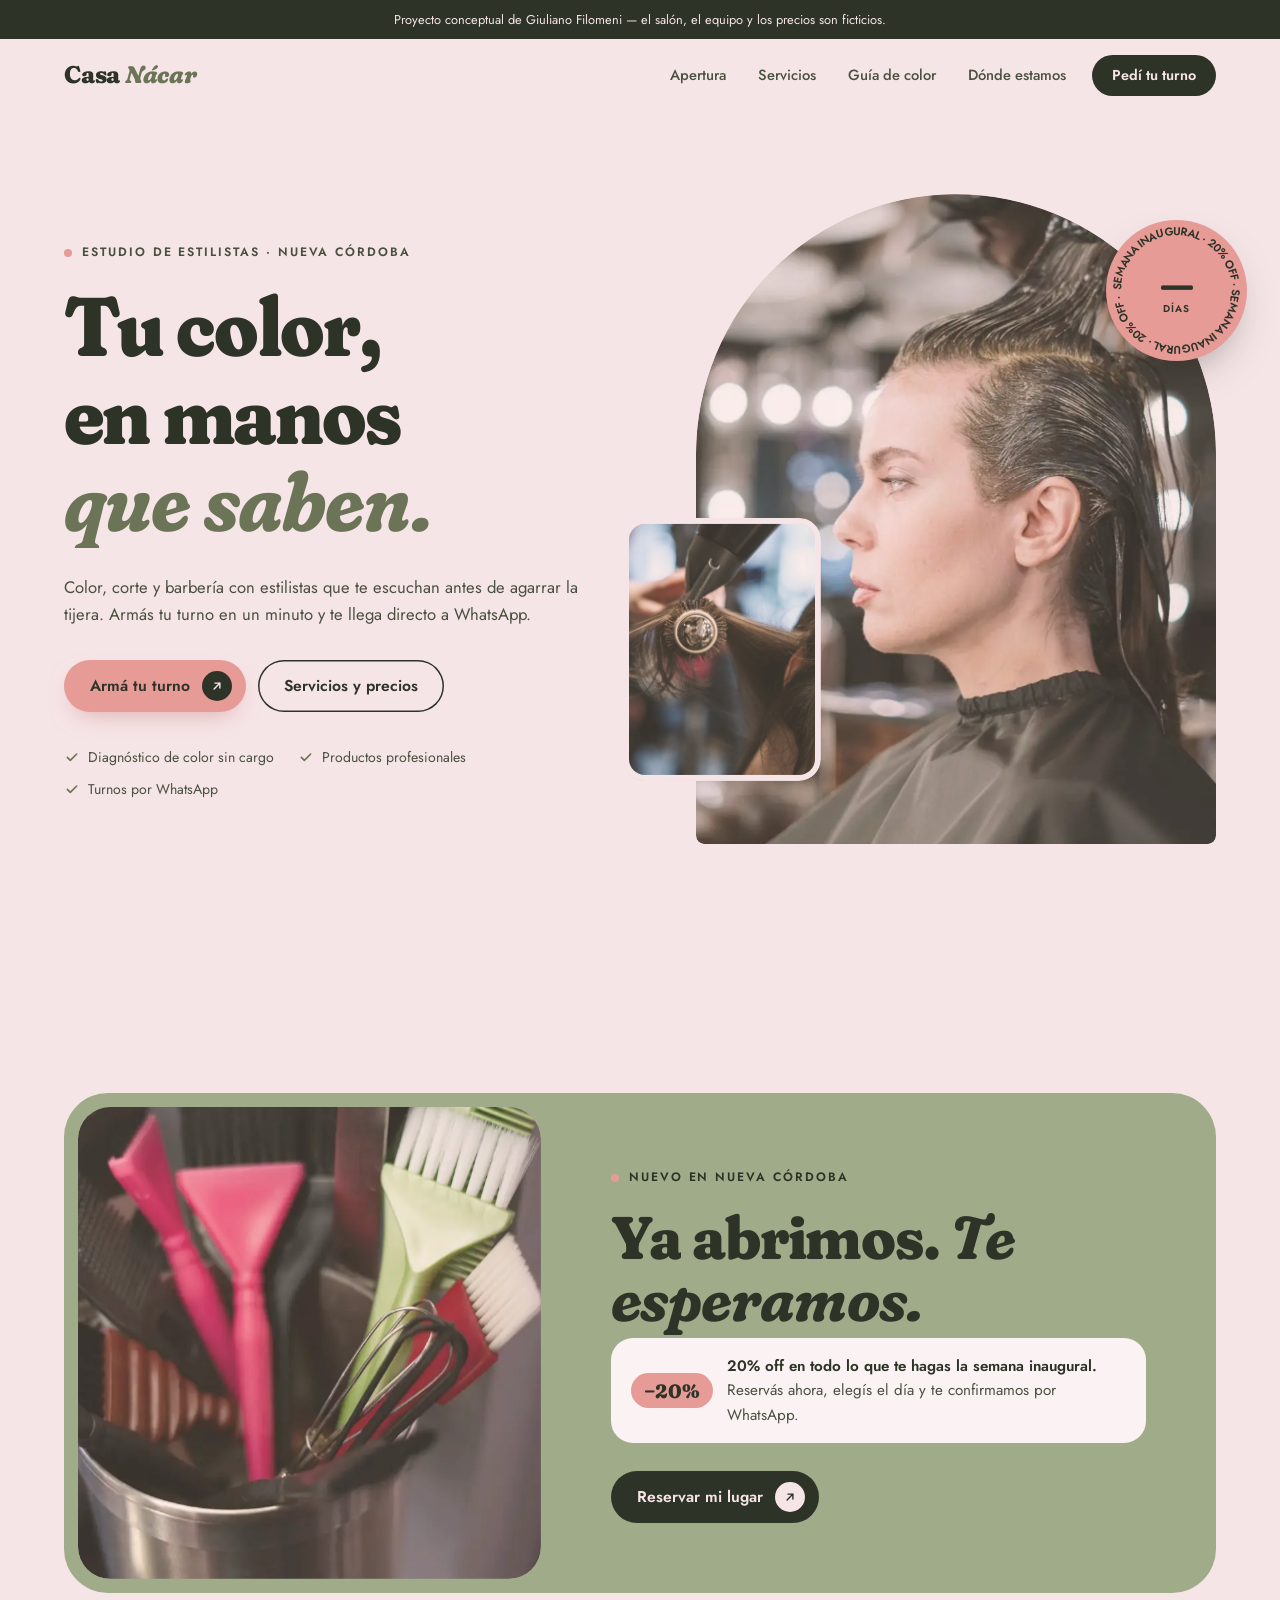
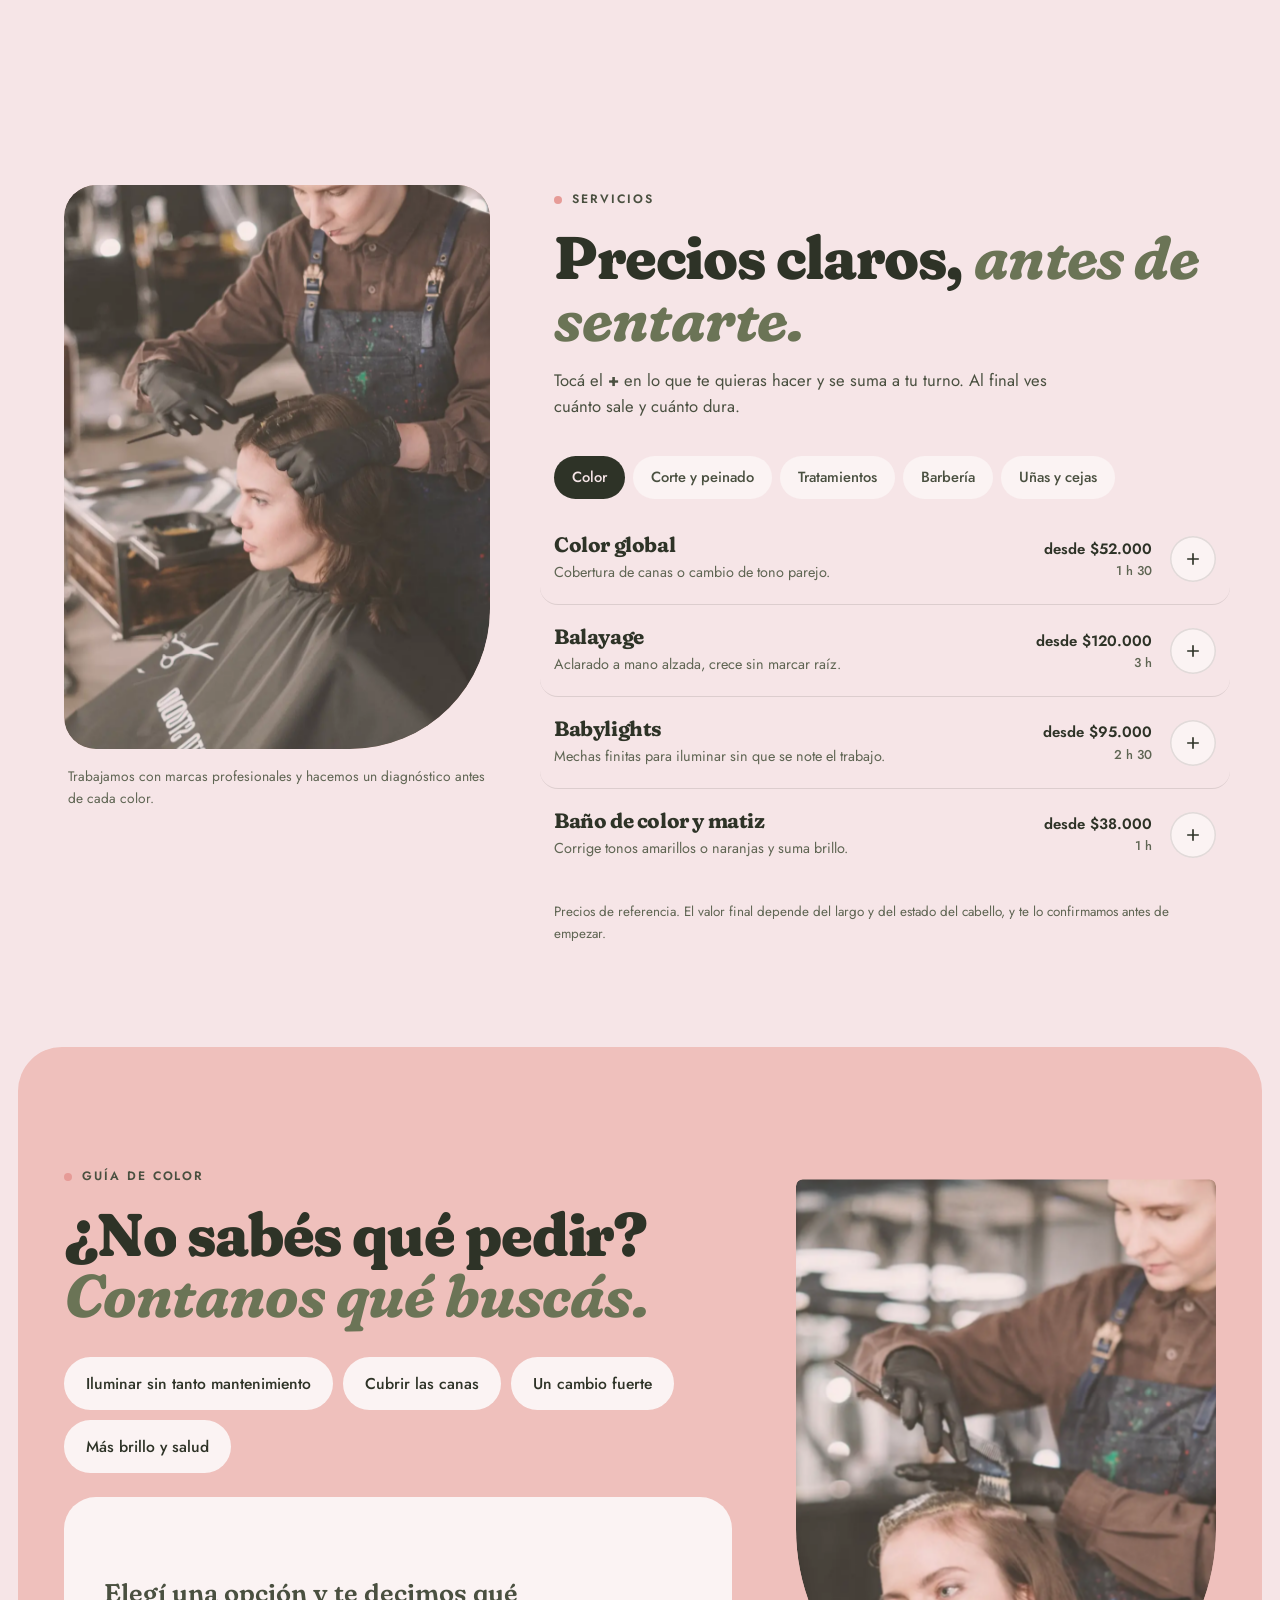
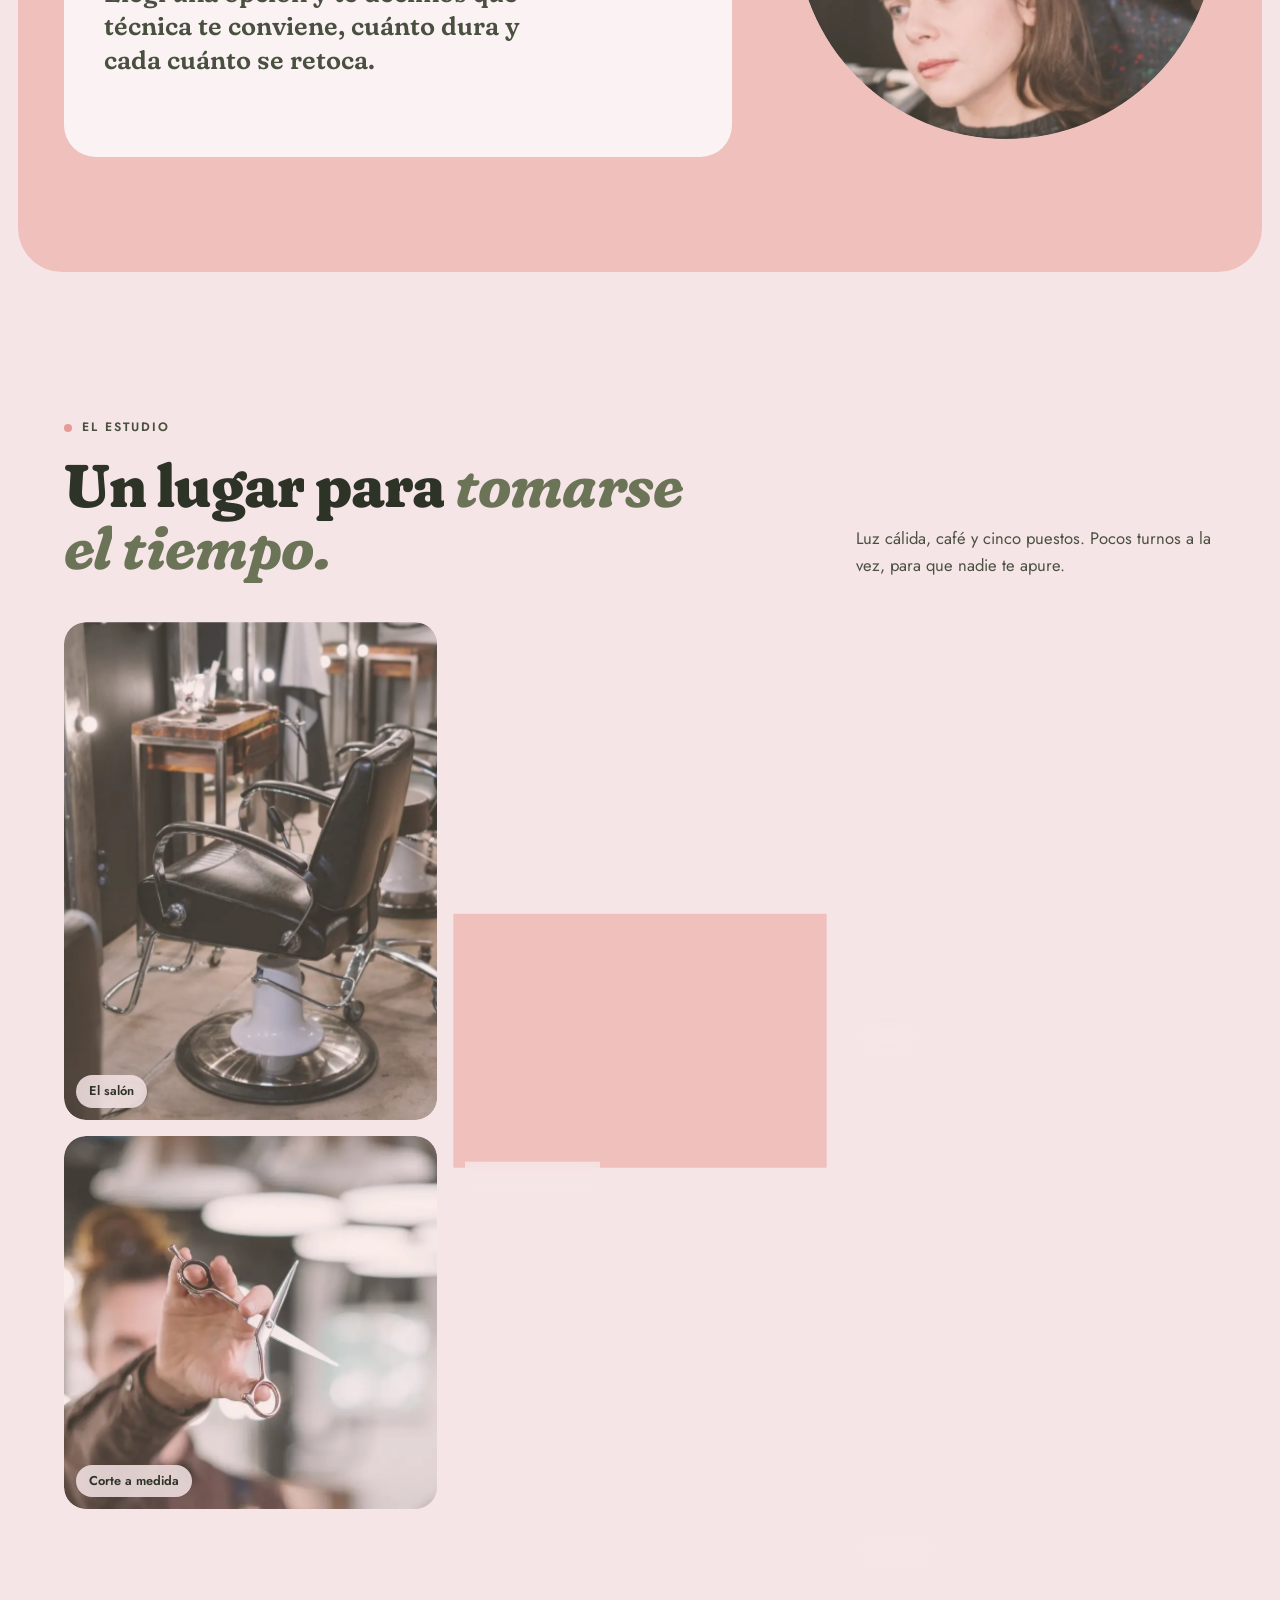
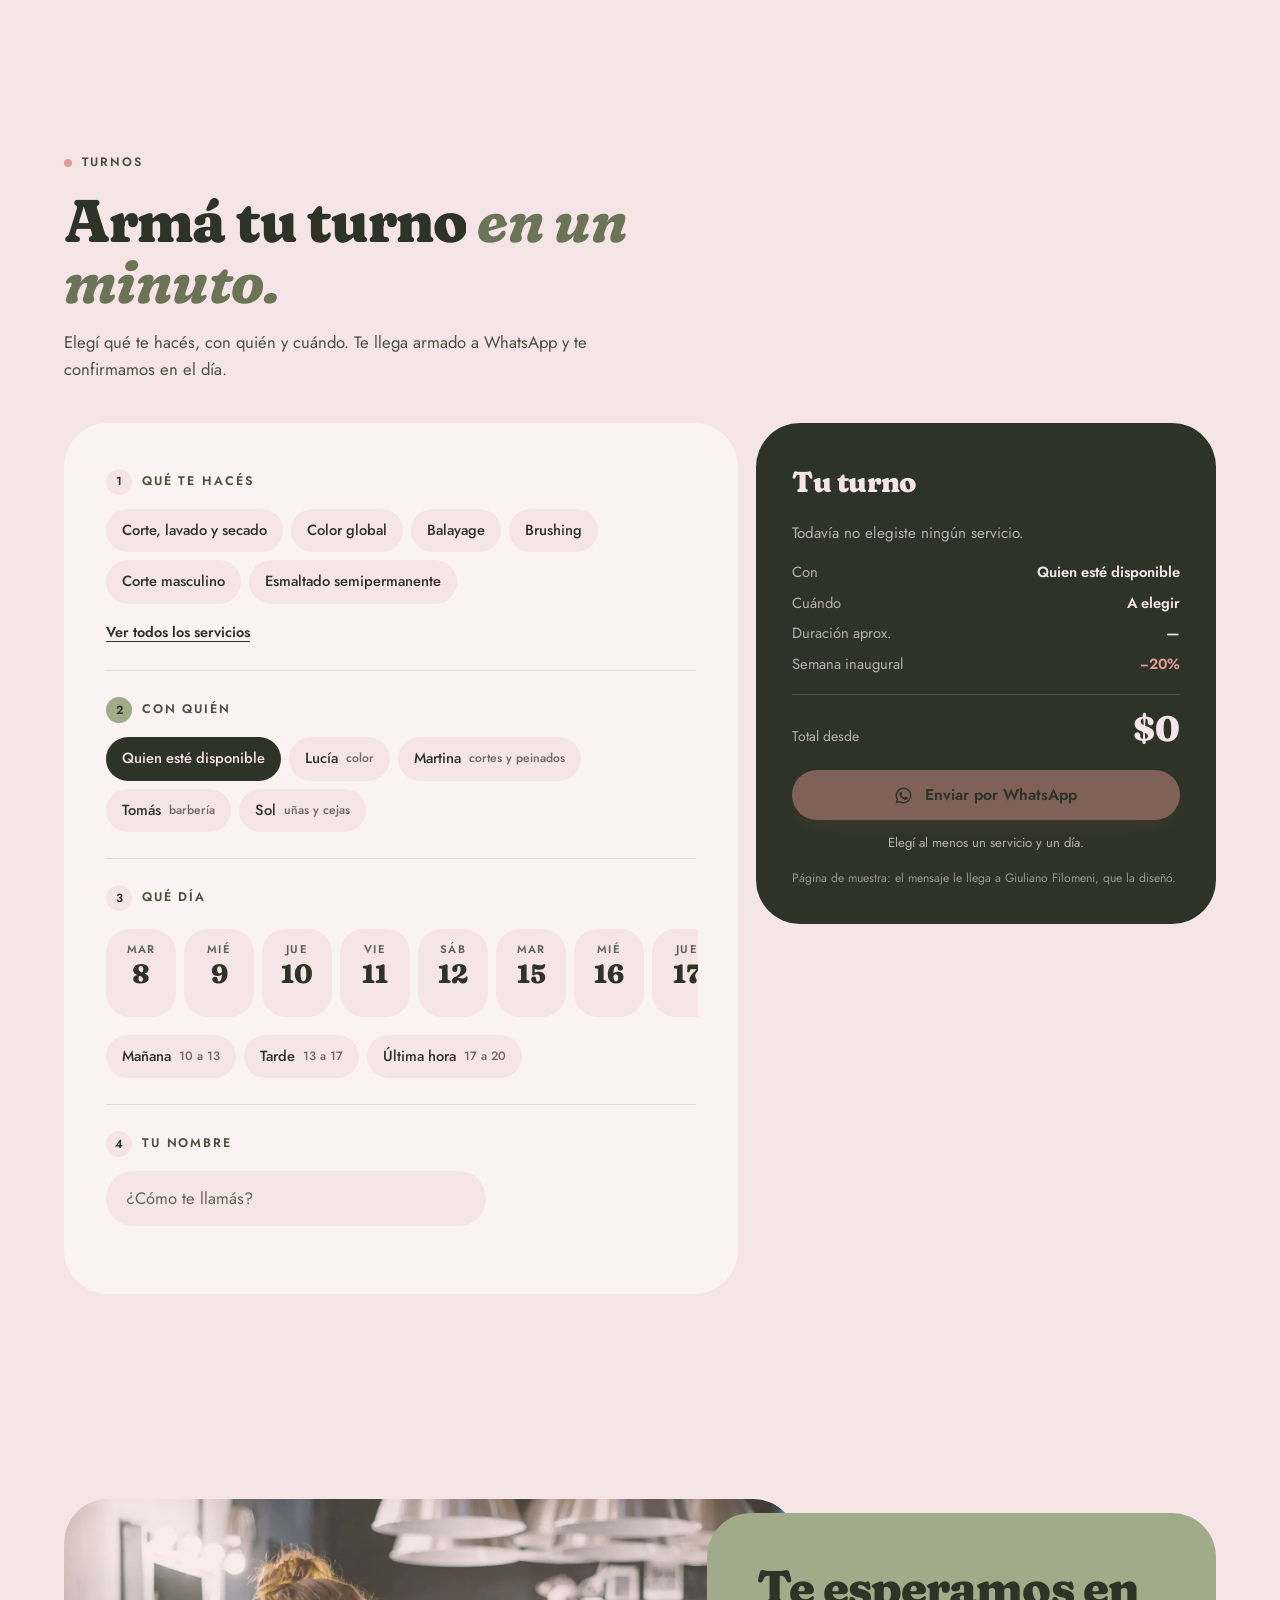
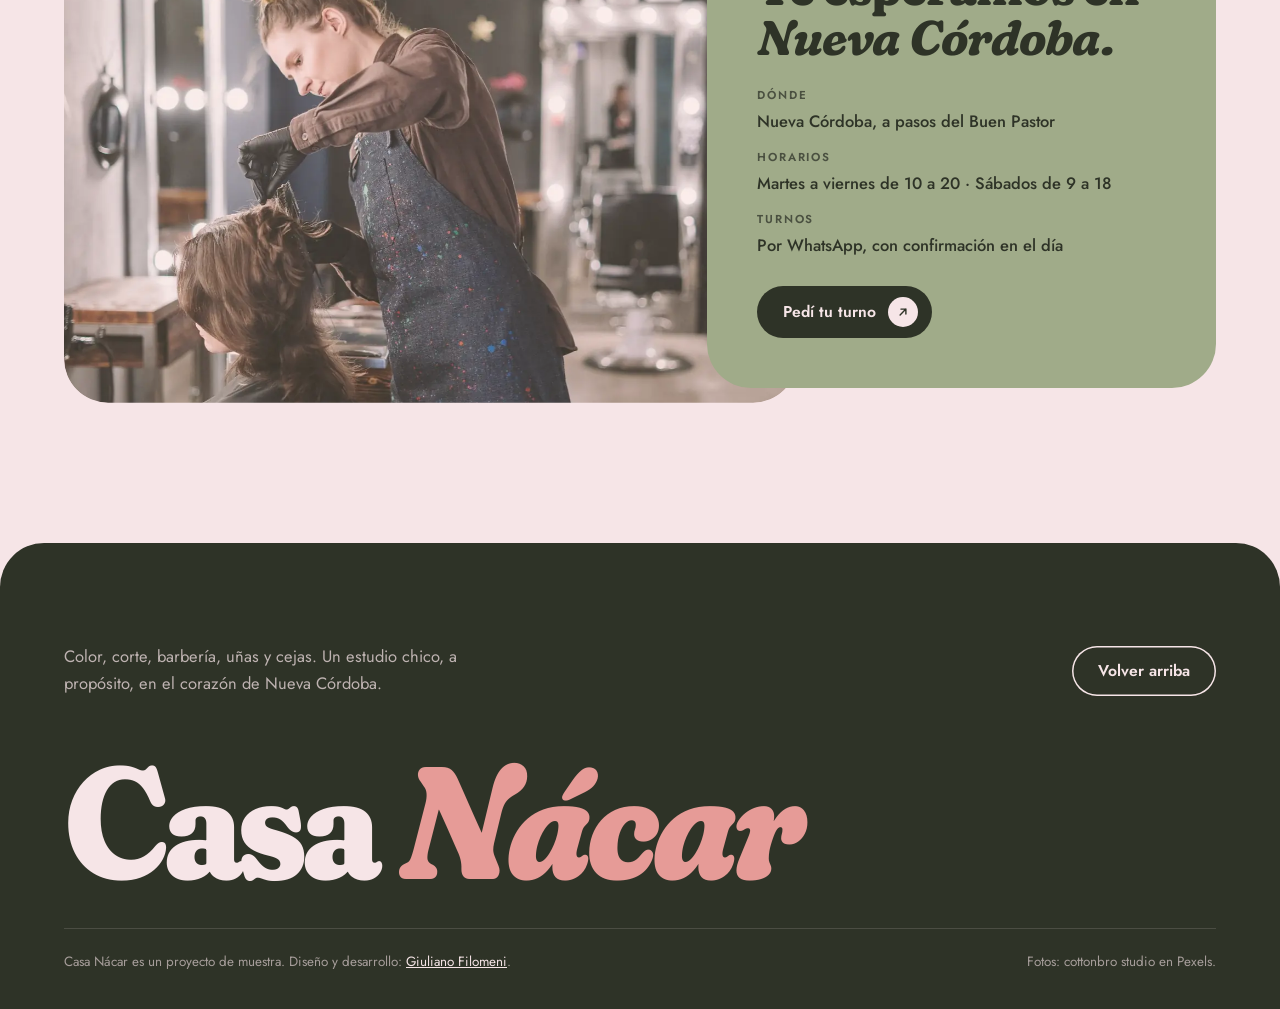
==== commit 1a46b0fd: "Casa Nácar: aviso de proyecto conceptual arriba de todo" ====
--- a/casa-nacar/index.html
+++ b/casa-nacar/index.html
@@ -84,9 +84,14 @@
 @keyframes fade{to{opacity:1}}
 @keyframes bar{to{transform:scaleX(1)}}
 
+/* ---------- aviso de proyecto conceptual ---------- */
+/* Va arriba de todo, en el flujo. El nav fijo arranca debajo (--aviso-h lo mide un script)
+   y sube a top:0 cuando se vuelve sólido, que es cuando el aviso ya se fue con el scroll. */
+.aviso{background:var(--ink);color:var(--blush);font-size:.8rem;line-height:1.5;text-align:center;padding:10px 20px}
+
 /* ---------- navegación ---------- */
-.nav{position:fixed;top:0;left:0;right:0;z-index:50;padding:16px 0;transition:transform .6s var(--ease),background .4s,padding .4s}
-.nav.solid{background:rgba(246,229,231,.8);backdrop-filter:blur(16px) saturate(1.2);-webkit-backdrop-filter:blur(16px) saturate(1.2);padding:10px 0;box-shadow:0 1px 0 var(--line)}
+.nav{position:fixed;top:var(--aviso-h,0px);left:0;right:0;z-index:50;padding:16px 0;transition:transform .6s var(--ease),background .4s,padding .4s,top .4s}
+.nav.solid{top:0;background:rgba(246,229,231,.8);backdrop-filter:blur(16px) saturate(1.2);-webkit-backdrop-filter:blur(16px) saturate(1.2);padding:10px 0;box-shadow:0 1px 0 var(--line)}
 .nav.hide{transform:translateY(-110%)}
 .nav .wrap{display:flex;align-items:center;justify-content:space-between;gap:20px}
 .logo{font-family:var(--serif);font-size:1.5rem;letter-spacing:-.01em;text-decoration:none;line-height:1;white-space:nowrap}
@@ -380,6 +385,11 @@
 </head>
 <body>
 
+<!-- aviso -->
+<div class="aviso" id="aviso">Proyecto conceptual de Giuliano Filomeni — el salón, el equipo y los precios son ficticios.</div>
+<script>(function(){var a=document.getElementById('aviso');function m(){document.documentElement.style.setProperty('--aviso-h',a.offsetHeight+'px')}m();addEventListener('resize',m)})()</script>
+<!-- /aviso -->
+
 <div class="progress" id="progress" aria-hidden="true"></div>
 
 <div class="intro" id="intro" aria-hidden="true">
